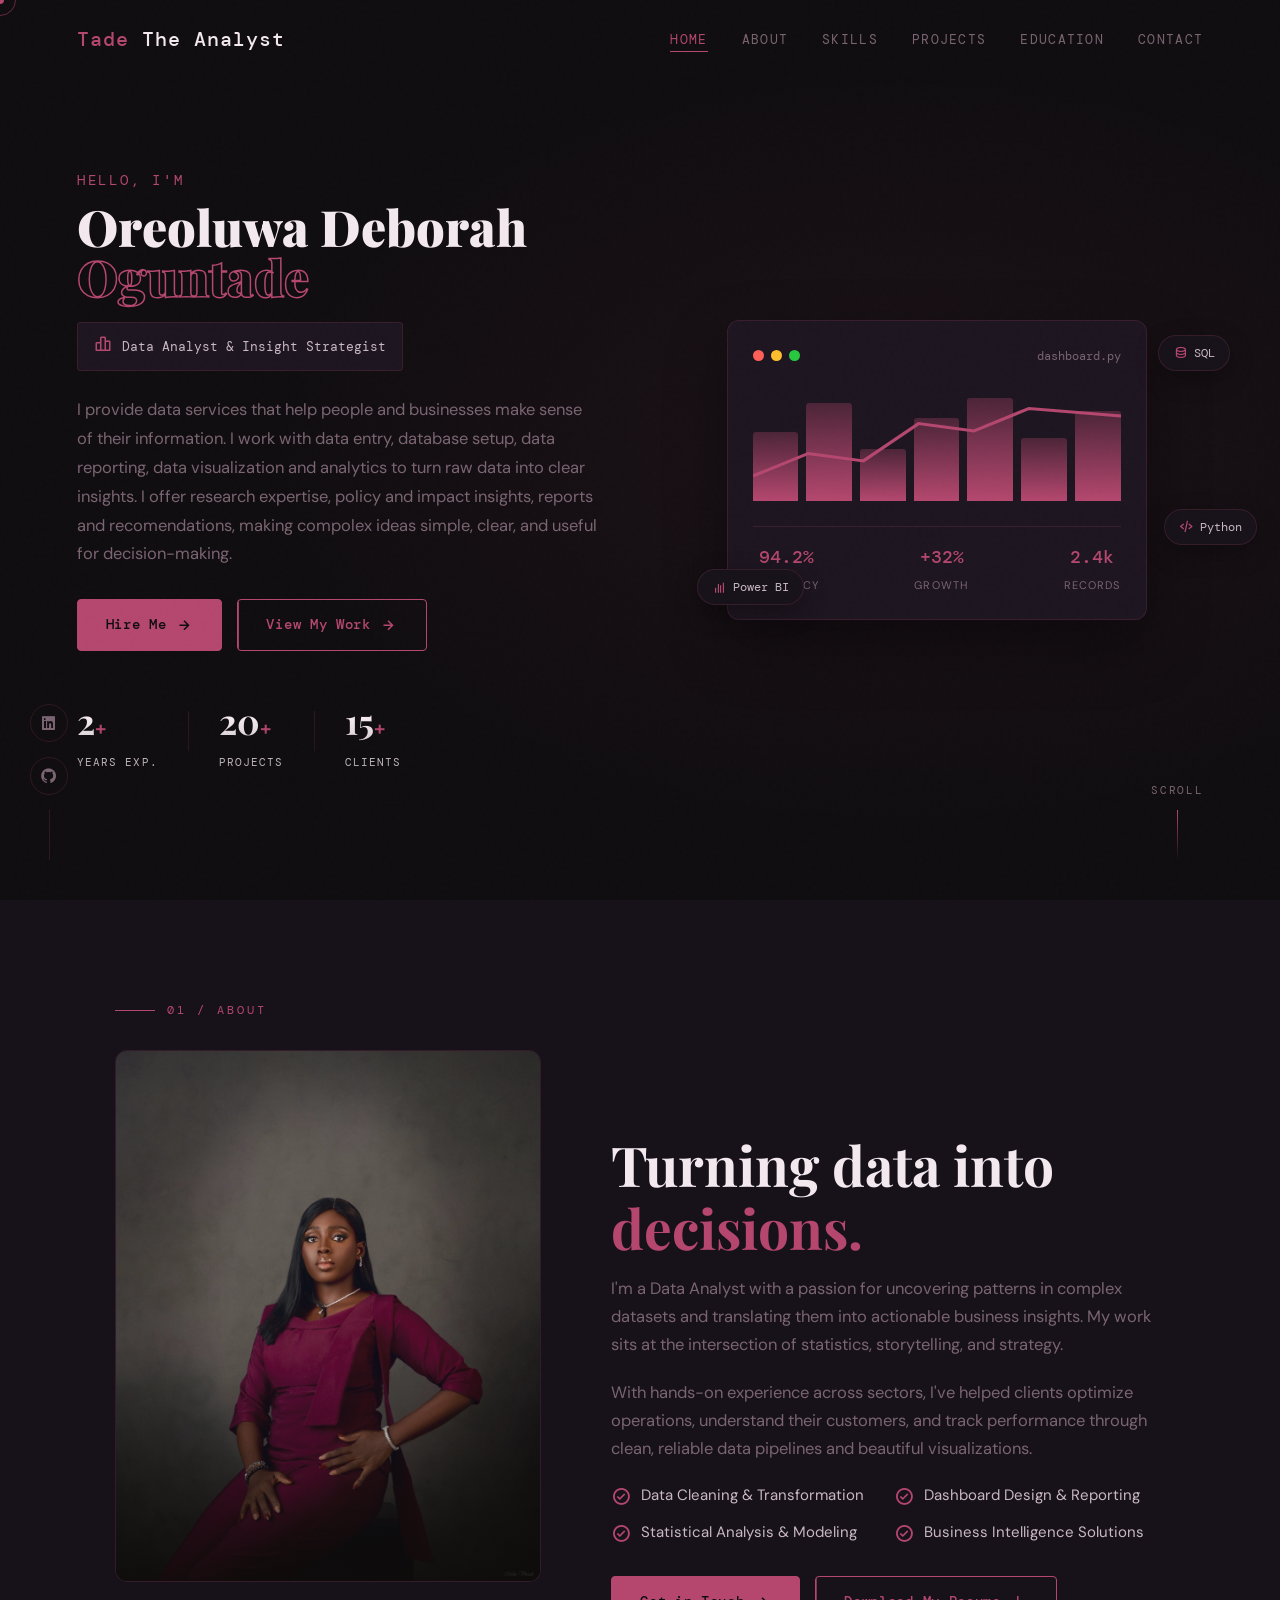
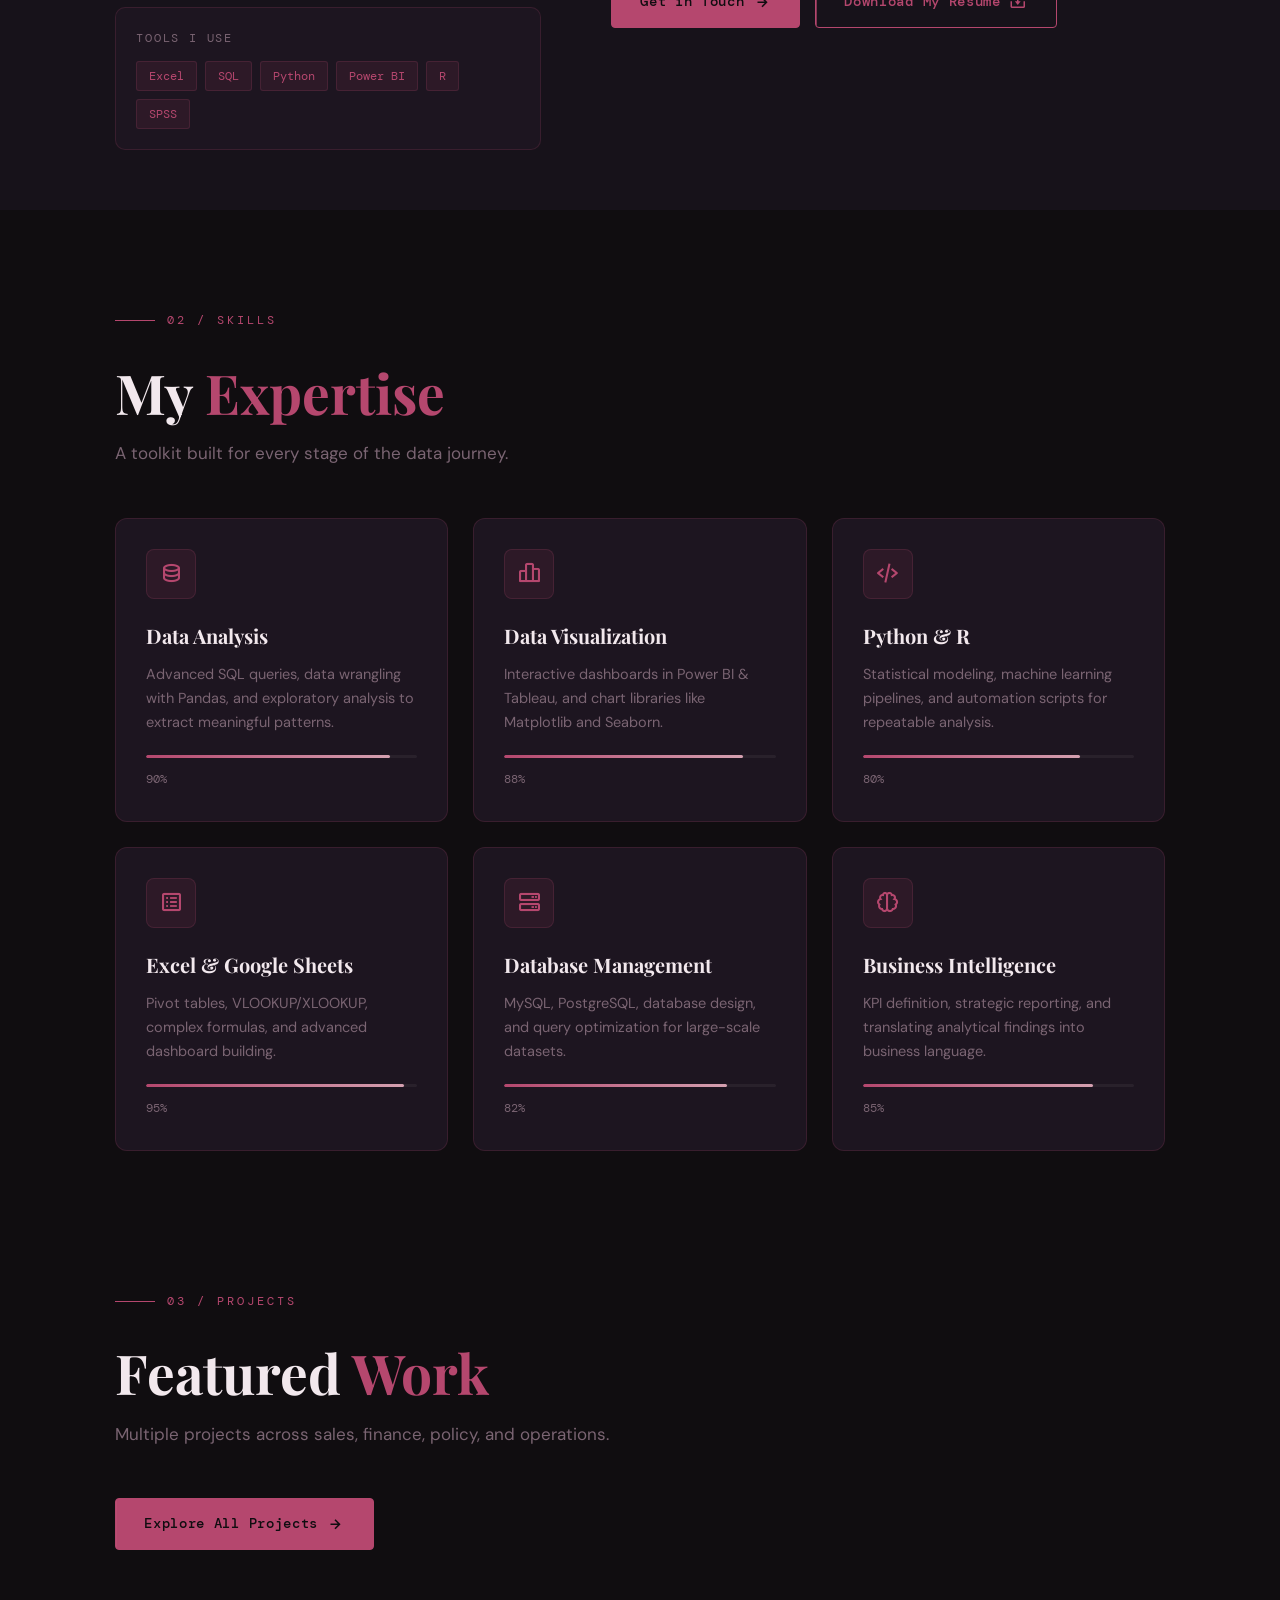
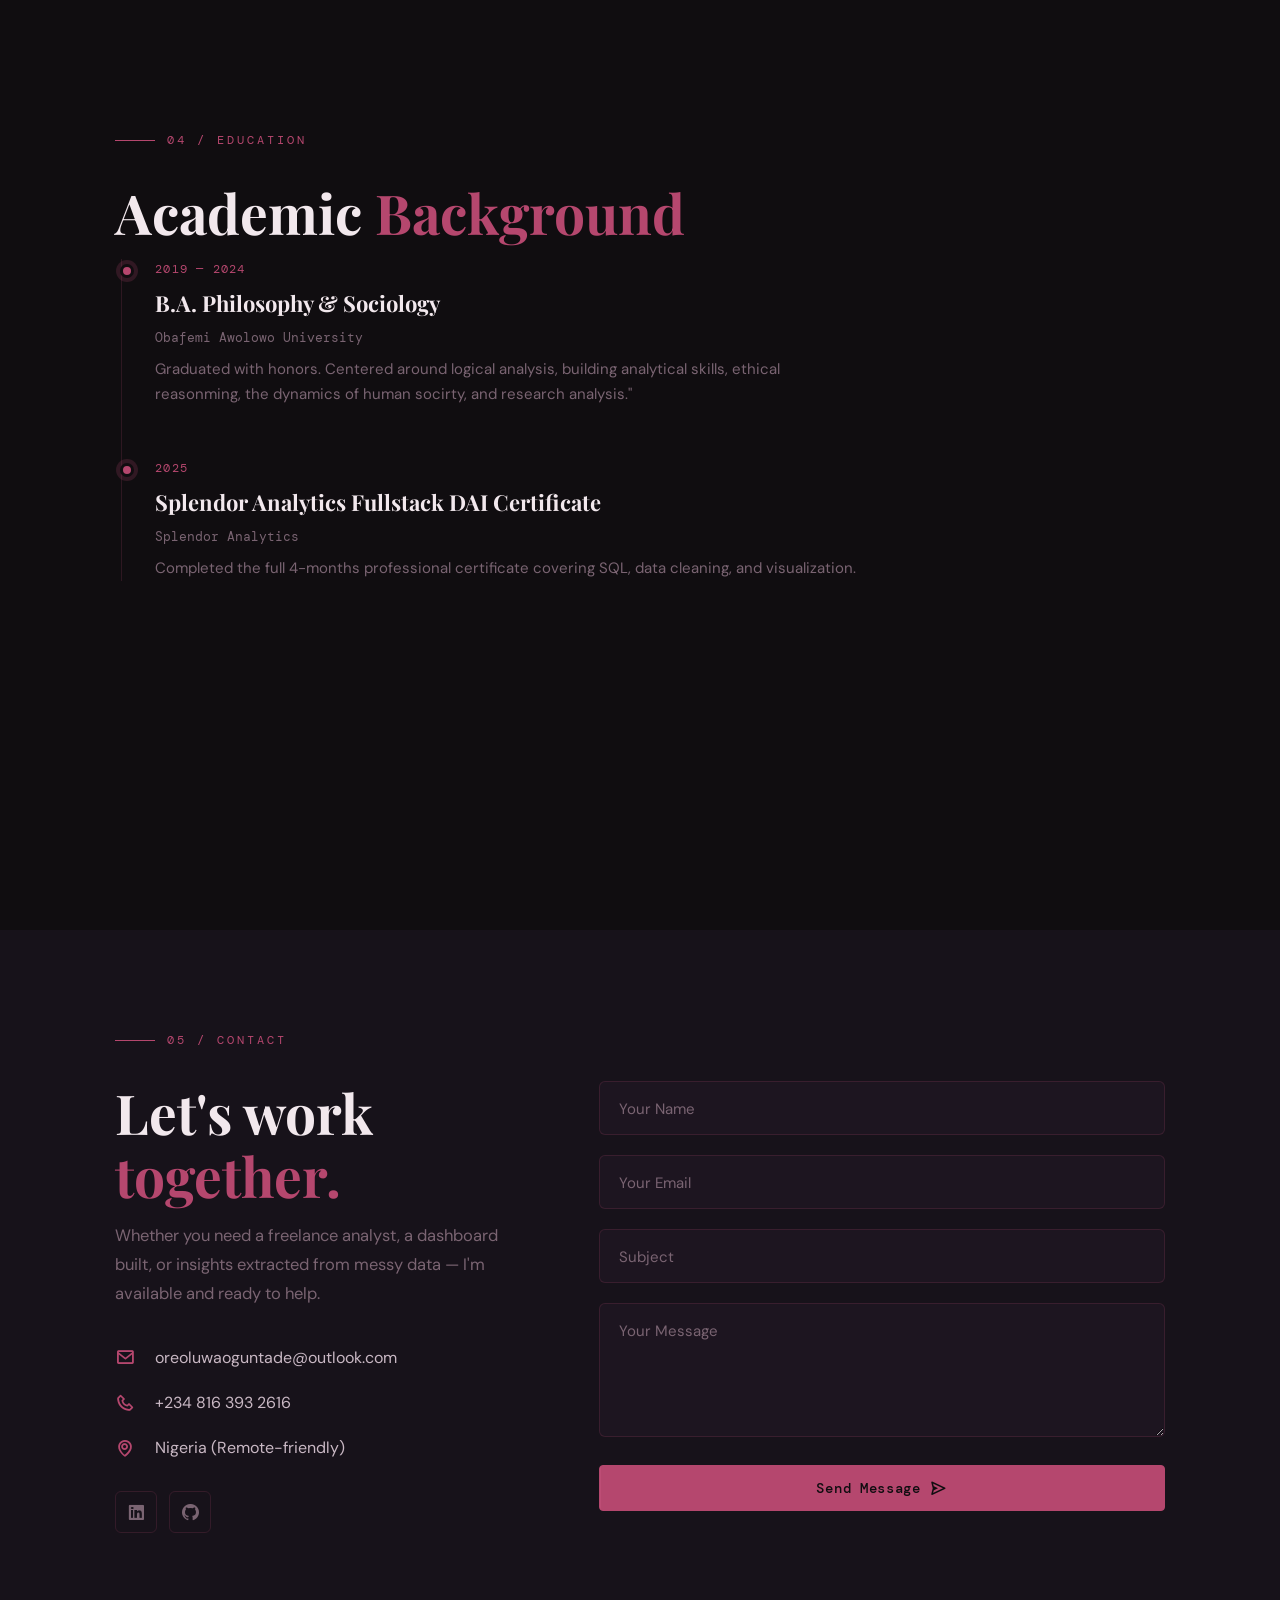
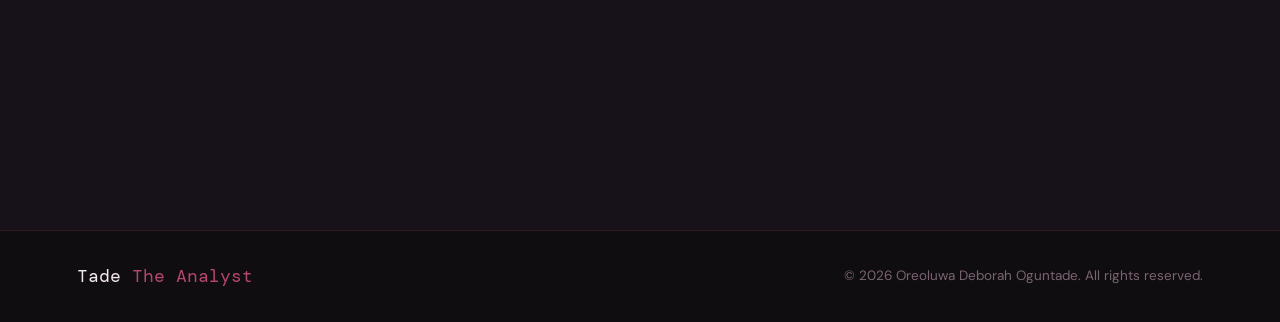
==== index.html @ 29ecc0cd "name changes" ====
<!DOCTYPE html>
<html lang="en">
<head>
    <meta charset="UTF-8">
    <meta name="viewport" content="width=device-width, initial-scale=1.0">
    <title>Oreoluwa Deborah Oguntade — Data Analyst</title>
    <link rel="stylesheet" href="style.css">
    <link href='https://unpkg.com/boxicons@2.1.4/css/boxicons.min.css' rel='stylesheet'>
    <link href="https://fonts.googleapis.com/css2?family=Playfair+Display:wght@400;700;900&family=DM+Mono:wght@300;400;500&family=DM+Sans:wght@300;400;500;600&display=swap" rel="stylesheet">
</head>
<body>

    <!-- Cursor -->
    <div class="cursor"></div>
    <div class="cursor-follower"></div>

    <!-- Noise overlay -->
    <div class="noise"></div>

    <!-- Header -->
    <header class="header" id="header">
        <a href="#home" class="logo"><span>Tade </span>The Analyst</a>
        <div class="bx bx-menu" id="menu-icon"></div>
        <nav class="navbar" id="navbar">
            <a href="#home" class="active">Home</a>
            <a href="#about">About</a>
            <a href="#skills">Skills</a>
            <a href="projects.html">Projects</a>
            <a href="#education">Education</a>
            <a href="#contact">Contact</a>
        </nav>
    </header>

    <!-- HOME -->
    <section class="home" id="home">
        <div class="home-grid">
            <div class="home-label">
               <!-- <span class="label-line"></span> -->
               <!-- <span>Available for hire</span> -->
            </div>
            <div class="home_content">
                <p class="greeting">Hello, I'm</p>
                <h1>Oreoluwa Deborah<br><span>Oguntade</span></h1>
                <div class="role-tag">
                    <span class="tag-icon"><i class='bx bx-bar-chart-alt-2'></i></span>
                    Data Analyst & Insight Strategist
                </div>
                <p class="home-desc">I provide data services that help people and businesses make sense of their information. I work with data entry, database setup, data reporting, data visualization and analytics to turn raw data into clear insights. I offer research expertise, policy and impact insights, reports and recomendations, making compolex ideas simple, clear, and useful for decision-making.</p>
                <div class="btn-box">
                    <a href="#contact" class="btn btn-primary">
                        <span>Hire Me</span>
                        <i class='bx bx-right-arrow-alt'></i>
                    </a>
                    <a href="projects.html" class="btn btn-outline">
                        <span> View My Work</span>
                        <i class='bx bx-right-arrow-alt'></i>
                     </a>
                </div>
                <div class="stats-row">
                    <div class="stat">
                        <span class="stat-num" data-target="2">0</span><span>+</span>
                        <p>Years Exp.</p>
                    </div>
                    <div class="stat-divider"></div>
                    <div class="stat">
                        <span class="stat-num" data-target="20">0</span><span>+</span>
                        <p>Projects</p>
                    </div>
                    <div class="stat-divider"></div>
                    <div class="stat">
                        <span class="stat-num" data-target="15">0</span><span>+</span>
                        <p>Clients</p>
                    </div>
                </div>
            </div>
            <div class="home-visual">
                <div class="visual-card">
                    <div class="vc-header">
                        <span class="vc-dot red"></span>
                        <span class="vc-dot yellow"></span>
                        <span class="vc-dot green"></span>
                        <span class="vc-title">dashboard.py</span>
                    </div>
                    <div class="vc-chart">
                        <div class="bar-group">
                            <div class="bar" style="--h:60%;--delay:0.1s"></div>
                            <div class="bar" style="--h:85%;--delay:0.2s"></div>
                            <div class="bar" style="--h:45%;--delay:0.3s"></div>
                            <div class="bar" style="--h:72%;--delay:0.4s"></div>
                            <div class="bar" style="--h:90%;--delay:0.5s"></div>
                            <div class="bar" style="--h:55%;--delay:0.6s"></div>
                            <div class="bar" style="--h:78%;--delay:0.7s"></div>
                        </div>
                        <div class="chart-line">
                            <svg viewBox="0 0 200 80" preserveAspectRatio="none">
                                <polyline points="0,60 30,45 60,50 90,25 120,30 150,15 200,20" fill="none" stroke="var(--main-color)" stroke-width="2" stroke-dasharray="400" stroke-dashoffset="400" class="line-anim"/>
                                <polyline points="0,60 30,45 60,50 90,25 120,30 150,15 200,20" fill="none" stroke="var(--main-color)" stroke-width="0" opacity="0.15"/>
                            </svg>
                        </div>
                    </div>
                    <div class="vc-stats">
                        <div class="vc-metric">
                            <span class="metric-val">94.2%</span>
                            <span class="metric-label">Accuracy</span>
                        </div>
                        <div class="vc-metric">
                            <span class="metric-val">+32%</span>
                            <span class="metric-label">Growth</span>
                        </div>
                        <div class="vc-metric">
                            <span class="metric-val">2.4k</span>
                            <span class="metric-label">Records</span>
                        </div>
                    </div>
                </div>
                <div class="floating-badge badge-sql">
                    <i class='bx bx-data'></i> SQL
                </div>
                <div class="floating-badge badge-py">
                    <i class='bx bx-code-alt'></i> Python
                </div>
                <div class="floating-badge badge-bi">
                    <i class='bx bx-bar-chart'></i> Power BI
                </div>
            </div>
        </div>
        <div class="socials">
            <a href="www.linkedin.com/tadederhbi" aria-label="LinkedIn"><i class='bx bxl-linkedin-square'></i></a>
            <a href="www.github.com/tadederhbi" aria-label="GitHub"><i class='bx bxl-github'></i></a>
        </div>
        <div class="scroll-indicator">
            <span>Scroll</span>
            <div class="scroll-line"></div>
        </div>
    </section>

    <!-- ABOUT -->
    <section class="about" id="about">
        <div class="section-label">
            <span class="label-line"></span>
            <span>01 / About</span>
        </div>
        <div class="about-grid">
            <div class="about-img-wrap">
                <div class="img-frame">
                    <img src="outlook.jpg" alt="Oreoluwa Deborah" onerror="this.src='https://via.placeholder.com/400x500/7a1f3d/b5476e?text=OD'">
                    <div class="img-backdrop"></div>
                </div>
                <div class="about-tools">
                    <span>Tools I Use</span>
                    <div class="tool-tags">
                        <span>Excel</span><span>SQL</span><span>Python</span>
                        <span>Power BI</span><span>R</span><span>SPSS</span>
                    </div>
                </div>
            </div>
            <div class="about-content">
                <h2 class="section-heading">Turning data into <span>decisions.</span></h2>
                <p>I'm a Data Analyst with a passion for uncovering patterns in complex datasets and translating them into actionable business insights. My work sits at the intersection of statistics, storytelling, and strategy.</p>
                <p>With hands-on experience across sectors, I've helped clients optimize operations, understand their customers, and track performance through clean, reliable data pipelines and beautiful visualizations.</p>
                <div class="about-highlights">
                    <div class="highlight">
                        <i class='bx bx-check-circle'></i>
                        <span>Data Cleaning & Transformation</span>
                    </div>
                    <div class="highlight">
                        <i class='bx bx-check-circle'></i>
                        <span>Dashboard Design & Reporting</span>
                    </div>
                    <div class="highlight">
                        <i class='bx bx-check-circle'></i>
                        <span>Statistical Analysis & Modeling</span>
                    </div>
                    <div class="highlight">
                        <i class='bx bx-check-circle'></i>
                        <span>Business Intelligence Solutions</span>
                    </div>
                </div>
                <div class="btn-box">
                    <a href="#contact" class="btn btn-primary"><span>Get in Touch</span> <i class='bx bx-right-arrow-alt'></i></a>
                    <a href="Oreoluwa Deborah Oguntade Resume.pdf" download class="btn btn-outline"><span>Download My Resume</span> <i class='bx bx-download'></i></a>
                </div>            </div>
        </div>
    </section>

    <!-- SKILLS -->
    <section class="skills" id="skills">
        <div class="section-label">
            <span class="label-line"></span>
            <span>02 / Skills</span>
        </div>
        <h2 class="section-heading">My <span>Expertise</span></h2>
        <p class="section-sub">A toolkit built for every stage of the data journey.</p>
        <div class="skills-grid">
            <div class="skill-card" data-delay="0">
                <div class="skill-icon"><i class='bx bx-data'></i></div>
                <h4>Data Analysis</h4>
                <p>Advanced SQL queries, data wrangling with Pandas, and exploratory analysis to extract meaningful patterns.</p>
                <div class="skill-bar"><div class="skill-fill" data-width="90"></div></div>
                <span class="skill-pct">90%</span>
            </div>
            <div class="skill-card" data-delay="1">
                <div class="skill-icon"><i class='bx bx-bar-chart-alt-2'></i></div>
                <h4>Data Visualization</h4>
                <p>Interactive dashboards in Power BI & Tableau, and chart libraries like Matplotlib and Seaborn.</p>
                <div class="skill-bar"><div class="skill-fill" data-width="88"></div></div>
                <span class="skill-pct">88%</span>
            </div>
            <div class="skill-card" data-delay="2">
                <div class="skill-icon"><i class='bx bx-code-alt'></i></div>
                <h4>Python & R</h4>
                <p>Statistical modeling, machine learning pipelines, and automation scripts for repeatable analysis.</p>
                <div class="skill-bar"><div class="skill-fill" data-width="80"></div></div>
                <span class="skill-pct">80%</span>
            </div>
            <div class="skill-card" data-delay="3">
                <div class="skill-icon"><i class='bx bx-spreadsheet'></i></div>
                <h4>Excel & Google Sheets</h4>
                <p>Pivot tables, VLOOKUP/XLOOKUP, complex formulas, and advanced dashboard building.</p>
                <div class="skill-bar"><div class="skill-fill" data-width="95"></div></div>
                <span class="skill-pct">95%</span>
            </div>
            <div class="skill-card" data-delay="4">
                <div class="skill-icon"><i class='bx bx-server'></i></div>
                <h4>Database Management</h4>
                <p>MySQL, PostgreSQL, database design, and query optimization for large-scale datasets.</p>
                <div class="skill-bar"><div class="skill-fill" data-width="82"></div></div>
                <span class="skill-pct">82%</span>
            </div>
            <div class="skill-card" data-delay="5">
                <div class="skill-icon"><i class='bx bx-brain'></i></div>
                <h4>Business Intelligence</h4>
                <p>KPI definition, strategic reporting, and translating analytical findings into business language.</p>
                <div class="skill-bar"><div class="skill-fill" data-width="85"></div></div>
                <span class="skill-pct">85%</span>
            </div>
        </div>
    </section>

    <!-- PROJECTS -->
   <!-- <section class="projects" id="projects">
        <div class="section-label">
            <span class="label-line"></span>
            <span>03 / Projects</span>
        </div>
        <h2 class="section-heading">Featured <span>Work</span></h2>
        <p class="section-sub">Real-world projects. Real-world impact.</p>
        <div class="projects-grid">
            <div class="project-card featured">
                <div class="project-header">
                    <span class="proj-tag">Business Intelligence</span>
                    <div class="proj-links">
                        <a href="#" aria-label="GitHub"><i class='bx bxl-github'></i></a>
                        <a href="#" aria-label="Live"><i class='bx bx-link-external'></i></a>
                    </div>
                </div>
                <h3>Sales Performance Dashboard</h3>
                <p>End-to-end Power BI dashboard tracking $2M+ in monthly revenue across 5 product lines. Reduced reporting time by 60%.</p>
                <div class="proj-tech">
                    <span>Power BI</span><span>SQL</span><span>Excel</span>
                </div>
            </div>
            <div class="project-card">
                <div class="project-header">
                    <span class="proj-tag">Predictive Analytics</span>
                    <div class="proj-links">
                        <a href="#" aria-label="GitHub"><i class='bx bxl-github'></i></a>
                        <a href="#" aria-label="Live"><i class='bx bx-link-external'></i></a>
                    </div>
                </div>
                <h3>Customer Churn Analysis</h3>
                <p>Built a logistic regression model predicting customer churn with 87% accuracy, enabling proactive retention strategies.</p>
                <div class="proj-tech">
                    <span>Python</span><span>Scikit-learn</span><span>Pandas</span>
                </div>
            </div>
            <div class="project-card">
                <div class="project-header">
                    <span class="proj-tag">Data Visualization</span>
                    <div class="proj-links">
                        <a href="#" aria-label="GitHub"><i class='bx bxl-github'></i></a>
                        <a href="#" aria-label="Live"><i class='bx bx-link-external'></i></a>
                    </div>
                </div>
                <h3>E-commerce Analytics Suite</h3>
                <p>Interactive Tableau dashboards tracking user behavior, funnel conversion, and product performance for an online retailer.</p>
                <div class="proj-tech">
                    <span>Tableau</span><span>SQL</span><span>Python</span>
                </div>
            </div>
            <div class="project-card">
                <div class="project-header">
                    <span class="proj-tag">ETL & Automation</span>
                    <div class="proj-links">
                        <a href="#" aria-label="GitHub"><i class='bx bxl-github'></i></a>
                        <a href="#" aria-label="Live"><i class='bx bx-link-external'></i></a>
                    </div>
                </div>
                <h3>Automated Financial Reports</h3>
                <p>Python-powered ETL pipeline automating monthly financial reporting for a mid-size firm, saving 20 hrs/month.</p>
                <div class="proj-tech">
                    <span>Python</span><span>Excel</span><span>PostgreSQL</span>
                </div>
            </div>
        </div>
    </section> -->
    <section class="projects-teaser" id="projects">
    <div class="section-label">
        <span class="label-line"></span>
        <span>03 / Projects</span>
    </div>
    <h2 class="section-heading">Featured <span>Work</span></h2>
    <p class="section-sub">Multiple projects across sales, finance, policy, and operations.</p>
    <a href="projects.html" class="btn btn-primary">
        <span>Explore All Projects</span>
        <i class='bx bx-right-arrow-alt'></i>
    </a>
    </section>

    <!-- EDUCATION -->
    <section class="education" id="education">
        <div class="section-label">
            <span class="label-line"></span>
            <span>04 / Education</span>
        </div>
        <h2 class="section-heading">Academic <span>Background</span></h2>
        <div class="timeline">
            <div class="timeline-item">
                <div class="tl-dot"></div>
                <div class="tl-content">
                    <span class="tl-date">2019 — 2024</span>
                    <h4>B.A. Philosophy & Sociology</h4>
                    <p class="tl-school">Obafemi Awolowo University</p>
                    <p>Graduated with honors. Centered around logical analysis, building analytical skills, ethical reasonming, the dynamics of human socirty, and research analysis."</p>
                </div>
            </div>
            <div class="timeline-item">
                <div class="tl-dot"></div>
                <div class="tl-content">
                    <span class="tl-date">2025</span>
                    <h4>Splendor Analytics Fullstack DAI Certificate</h4>
                    <p class="tl-school">Splendor Analytics </p>
                    <p>Completed the full 4-months professional certificate covering SQL, data cleaning, and visualization.</p>
                </div>
           </div>
          <!--   <div class="timeline-item">
                <div class="tl-dot"></div>
                <div class="tl-content">
                    <span class="tl-date">2022</span>
                    <h4>Microsoft Power BI Data Analyst</h4>
                    <p class="tl-school">Microsoft Certification (PL-300)</p>
                    <p>Certified in data modeling, DAX, and creating enterprise-level BI solutions with Power BI.</p>
                </div>
            </div>  -->
        </div>
    </section>

    <!-- CONTACT -->
    <section class="contact" id="contact">
        <div class="section-label">
            <span class="label-line"></span>
            <span>05 / Contact</span>
        </div>
        <div class="contact-grid">
            <div class="contact-info">
                <h2 class="section-heading">Let's work<br><span>together.</span></h2>
                <p>Whether you need a freelance analyst, a dashboard built, or insights extracted from messy data — I'm available and ready to help.</p>
                <div class="contact-details">
                    <a href="mailto:oreoluwa@email.com" class="contact-link">
                        <i class='bx bx-envelope'></i>
                        <span>oreoluwaoguntade@outlook.com</span>
                    </a>
                    <a href="tel:+2340000000000" class="contact-link">
                        <i class='bx bx-phone'></i>
                        <span>+234 816 393 2616</span>
                    </a>
                    <div class="contact-link">
                        <i class='bx bx-map'></i>
                        <span>Nigeria (Remote-friendly)</span>
                    </div>
                </div>
                <div class="socials-contact">
                    <a href="www.linkedin.com/in/tadederhbi" aria-label="LinkedIn"><i class='bx bxl-linkedin-square'></i></a>
                    <a href="www.github.com/tadederhbi" aria-label="GitHub"><i class='bx bxl-github'></i></a>
                </div>
            </div>
            <form class="contact-form" id="contactForm">
                <div class="form-group">
                    <input type="text" name="name"id="name" placeholder="Your Name" required>
                    <label for="name">Your Name</label>
                </div>
                <div class="form-group">
                    <input type="email" name="email" id="email" placeholder="Your Email" required>
                    <label for="email">Your Email</label>
                </div>
                <div class="form-group">
                    <input type="text" name="subject" id="subject" placeholder="Subject" required>
                    <label for="subject">Subject</label>
                </div>
                <div class="form-group">
                    <textarea name="message" id="message" rows="5" placeholder="Your message..." required></textarea>
                    <label for="message">Your Message</label>
                </div>
                <button type="submit" class="btn btn-primary full-width">
                    <span>Send Message</span>
                    <i class='bx bx-send'></i>
                </button>
                <input type="text" name="_gotcha" style="display:none" tabindex="-1" autocomplete="off">
                <div class="form-success" id="formSuccess">
                    <i class='bx bx-check-circle'></i> Message sent! I'll get back to you soon.
                </div>
            </form>
        </div>
    </section>

    <!-- FOOTER -->
    <footer class="footer">
        <div class="footer-inner">
            <span class="footer-logo">Tade <span>The Analyst</span></span>
            <p>© 2026 Oreoluwa Deborah Oguntade. All rights reserved.</p>
        </div>
    </footer>

    <script src="smart.js"></script>
</body>
</html>
---- style.css ----
@import url('https://fonts.googleapis.com/css2?family=Playfair+Display:wght@400;700;900&family=DM+Mono:wght@300;400;500&family=DM+Sans:wght@300;400;500;600&display=swap');

/* ===================== RESET & ROOT ===================== */
*, *::before, *::after {
    margin: 0;
    padding: 0;
    box-sizing: border-box;
    border: none;
    scroll-behavior: smooth;
    text-decoration: none;
    outline: none;
}

:root {
    --bg-color: #100d10;
    --bg-2: #17121a;
    --bg-card: #1d1520;
    --text-color: #c9b8c4;
    --text-muted: #7a6472;
    --main-color: #b5476e;
    --main-light: #cc5a80;
    --accent: #d4a0b0;
    --white: #f2e8ed;
    --border: rgba(181, 71, 110, 0.18);
    --border-hover: rgba(181, 71, 110, 0.45);
    --ff-display: 'Playfair Display', serif;
    --ff-mono: 'DM Mono', monospace;
    --ff-body: 'DM Sans', sans-serif;
    --transition: 0.35s cubic-bezier(0.4, 0, 0.2, 1);
}

html {
    font-size: 62.5%;
    overflow-x: hidden;
    scroll-behavior: smooth;
}

body {
    background: var(--bg-color);
    color: var(--text-color);
    font-family: var(--ff-body);
    font-size: 1.6rem;
    line-height: 1.7;
    overflow-x: hidden;
    cursor: none;
}

/* ===================== NOISE OVERLAY ===================== */
.noise {
    position: fixed;
    inset: 0;
    background-image: url("data:image/svg+xml,%3Csvg viewBox='0 0 256 256' xmlns='http://www.w3.org/2000/svg'%3E%3Cfilter id='noise'%3E%3CfeTurbulence type='fractalNoise' baseFrequency='0.9' numOctaves='4' stitchTiles='stitch'/%3E%3C/filter%3E%3Crect width='100%25' height='100%25' filter='url(%23noise)' opacity='0.04'/%3E%3C/svg%3E");
    pointer-events: none;
    z-index: 9999;
    opacity: 0.4;
}

/* ===================== CURSOR ===================== */
.cursor, .cursor-follower {
    position: fixed;
    border-radius: 50%;
    pointer-events: none;
    z-index: 10000;
    transition: opacity 0.3s;
}
.cursor {
    width: 8px;
    height: 8px;
    background: var(--main-color);
    transform: translate(-50%, -50%);
    transition: transform 0.1s;
}
.cursor-follower {
    width: 32px;
    height: 32px;
    border: 1.5px solid rgba(181, 71, 110, 0.5);
    transform: translate(-50%, -50%);
    transition: transform 0.15s ease, width 0.3s, height 0.3s, border-color 0.3s;
}
body:has(a:hover) .cursor-follower,
body:has(button:hover) .cursor-follower {
    width: 50px;
    height: 50px;
    border-color: var(--main-color);
}

/* ===================== SCROLLBAR ===================== */
::-webkit-scrollbar { width: 4px; }
::-webkit-scrollbar-track { background: var(--bg-color); }
::-webkit-scrollbar-thumb { background: var(--main-color); border-radius: 2px; }

/* ===================== SECTION BASE ===================== */
section {
    min-height: 100vh;
    padding: 10rem 9% 6rem;
    position: relative;
}

.section-label {
    display: flex;
    align-items: center;
    gap: 1.2rem;
    font-family: var(--ff-mono);
    font-size: 1.2rem;
    color: var(--main-color);
    text-transform: uppercase;
    letter-spacing: 0.25em;
    margin-bottom: 3rem;
}

.label-line {
    display: inline-block;
    width: 4rem;
    height: 1px;
    background: var(--main-color);
}

.section-heading {
    font-family: var(--ff-display);
    font-size: clamp(3.5rem, 5vw, 5.5rem);
    font-weight: 700;
    color: var(--white);
    line-height: 1.15;
    margin-bottom: 1.5rem;
}
.section-heading span { color: var(--main-color); }

.section-sub {
    font-size: 1.7rem;
    color: var(--text-muted);
    margin-bottom: 5rem;
    max-width: 50rem;
}

/* ===================== HEADER ===================== */
.header {
    position: fixed;
    top: 0;
    left: 0;
    width: 100%;
    display: flex;
    padding: 2.2rem 6%;
    background: transparent;
    justify-content: space-between;
    align-items: center;
    z-index: 1000;
    transition: background var(--transition), box-shadow var(--transition);
}
.header.scrolled {
    background: rgba(15, 12, 10, 0.92);
    backdrop-filter: blur(12px);
    -webkit-backdrop-filter: blur(12px);
    box-shadow: 0 1px 0 var(--border);
}
.logo {
    font-family: var(--ff-mono);
    font-size: 2rem;
    color: var(--white);
    font-weight: 500;
    letter-spacing: 0.05em;
}
.logo span { color: var(--main-color); }
.navbar a {
    font-family: var(--ff-mono);
    font-size: 1.3rem;
    color: var(--text-muted);
    margin-left: 3rem;
    text-transform: uppercase;
    letter-spacing: 0.1em;
    transition: color var(--transition);
    position: relative;
}
.navbar a::after {
    content: '';
    position: absolute;
    bottom: -4px;
    left: 0;
    width: 0;
    height: 1px;
    background: var(--main-color);
    transition: width var(--transition);
}
.navbar a:hover, .navbar a.active {
    color: var(--main-color);
}
.navbar a:hover::after, .navbar a.active::after { width: 100%; }

#menu-icon {
    font-size: 3rem;
    color: var(--text-color);
    cursor: pointer;
    display: none;
}

/* ===================== BUTTONS ===================== */
.btn {
    display: inline-flex;
    align-items: center;
    gap: 0.8rem;
    padding: 1.3rem 2.8rem;
    border-radius: 0.4rem;
    font-family: var(--ff-mono);
    font-size: 1.4rem;
    font-weight: 500;
    letter-spacing: 0.05em;
    cursor: pointer;
    transition: all var(--transition);
    position: relative;
    overflow: hidden;
    z-index: 1;
}
.btn span, .btn i {
    position: relative;
    z-index: 2;
    pointer-events: none;
}
.btn::before {
    content: '';
    position: absolute;
    inset: 0;
    transform: translateX(-100%);
    transition: transform var(--transition);
    z-index: 0;
}
.btn:hover::before { transform: translateX(0); }
.btn i { font-size: 1.8rem; transition: transform var(--transition); }
.btn:hover i { transform: translateX(4px); }

.btn-primary {
    background: var(--main-color);
    color: var(--bg-color);
    border: 1.5px solid var(--main-color);
}
.btn-primary::before { background: var(--main-light); }
.btn-primary:hover { color: var(--bg-color); }

.btn-outline {
    background: transparent;
    color: var(--main-color);
    border: 1.5px solid var(--main-color);
}
.btn-outline::before { background: var(--main-color); }
.btn-outline:hover { color: var(--bg-color); }
.full-width { width: 100%; justify-content: center; }

/* ===================== HOME ===================== */
.home {
    min-height: 100vh;
    padding: 0 6%;
    display: flex;
    align-items: center;
    position: relative;
    background: radial-gradient(ellipse 70% 60% at 70% 50%, rgba(181, 71, 110, 0.07) 0%, transparent 70%);
}
.home::before {
    content: '';
    position: absolute;
    top: 0; left: 0;
    width: 100%; height: 100%;
    background: linear-gradient(180deg, transparent 80%, var(--bg-color) 100%);
    pointer-events: none;
}
.home-grid {
    display: grid;
    grid-template-columns: 1fr 1fr;
    align-items: center;
    gap: 6rem;
    width: 100%;
    padding-top: 8rem;
    padding-bottom: 4rem;
}
.home-label {
    position: absolute;
    top: 12rem;
    left: 6%;
    display: flex;
    align-items: center;
    gap: 1rem;
    font-family: var(--ff-mono);
    font-size: 1.2rem;
    color: var(--accent);
    text-transform: uppercase;
    letter-spacing: 0.2em;
}
.home-label .label-line { background: var(--accent); }

.greeting {
    font-family: var(--ff-mono);
    font-size: 1.4rem;
    color: var(--main-color);
    letter-spacing: 0.2em;
    text-transform: uppercase;
    margin-bottom: 1rem;
}

.home_content h1 {
    font-family: var(--ff-display);
    font-size: clamp(3rem, 5vw, 5rem);
    font-weight: 900;
    color: var(--white);
    line-height: 1.0;
    margin-bottom: 2rem;
}
.home_content h1 span {
    color: transparent;
    -webkit-text-stroke: 1.5px var(--main-color);
}

.role-tag {
    display: inline-flex;
    align-items: center;
    gap: 1rem;
    background: var(--bg-card);
    border: 1px solid var(--border);
    padding: 0.8rem 1.6rem;
    border-radius: 0.4rem;
    font-family: var(--ff-mono);
    font-size: 1.3rem;
    color: var(--text-color);
    margin-bottom: 2.5rem;
}
.tag-icon { color: var(--main-color); font-size: 1.8rem; }

.home-desc {
    font-size: 1.65rem;
    color: var(--text-muted);
    max-width: 52rem;
    margin-bottom: 3rem;
    line-height: 1.75;
}

.btn-box {
    display: flex;
    gap: 1.5rem;
    flex-wrap: wrap;
    margin-bottom: 4rem;
}

.stats-row {
    display: flex;
    align-items: center;
    gap: 3rem;
}
.stat-divider {
    width: 1px;
    height: 4rem;
    background: var(--border);
}
.stat span:first-child {
    font-family: var(--ff-display);
    font-size: 3.5rem;
    font-weight: 700;
    color: var(--white);
}
.stat > span:nth-child(2) {
    font-size: 2rem;
    color: var(--main-color);
    font-weight: 600;
}
.stat p {
    font-family: var(--ff-mono);
    font-size: 1.1rem;
    color: var(--white);
    text-transform: uppercase;
    letter-spacing: 0.1em;
    margin-top: 0.2rem;
}

/* Visual Card */
.home-visual {
    position: relative;
    display: flex;
    justify-content: center;
    align-items: center;
}
.visual-card {
    background: var(--bg-card);
    border: 1px solid var(--border);
    border-radius: 1.2rem;
    padding: 2.5rem;
    width: 100%;
    max-width: 42rem;
    box-shadow: 0 25px 60px rgba(0,0,0,0.4);
    animation: float 4s ease-in-out infinite;
}
@keyframes float {
    0%, 100% { transform: translateY(0); }
    50% { transform: translateY(-12px); }
}
.vc-header {
    display: flex;
    align-items: center;
    gap: 0.7rem;
    margin-bottom: 2rem;
}
.vc-dot {
    width: 1.1rem;
    height: 1.1rem;
    border-radius: 50%;
}
.vc-dot.red { background: #ff5f57; }
.vc-dot.yellow { background: #febc2e; }
.vc-dot.green { background: #28c840; }
.vc-title {
    font-family: var(--ff-mono);
    font-size: 1.2rem;
    color: var(--text-muted);
    margin-left: auto;
}

.vc-chart {
    height: 12rem;
    position: relative;
    margin-bottom: 2rem;
}
.bar-group {
    display: flex;
    align-items: flex-end;
    gap: 0.8rem;
    height: 100%;
    padding-bottom: 0.5rem;
}
.bar {
    flex: 1;
    background: linear-gradient(to top, var(--main-color), rgba(181,71,110,0.3));
    border-radius: 0.3rem 0.3rem 0 0;
    height: 0;
    animation: barRise 1s ease forwards;
    animation-delay: var(--delay);
}
@keyframes barRise {
    to { height: var(--h); }
}
.chart-line {
    position: absolute;
    inset: 0;
    pointer-events: none;
}
.chart-line svg { width: 100%; height: 100%; }
.line-anim {
    animation: drawLine 2s ease forwards 0.8s;
}
@keyframes drawLine {
    to { stroke-dashoffset: 0; }
}

.vc-stats {
    display: flex;
    justify-content: space-between;
    padding-top: 1.5rem;
    border-top: 1px solid var(--border);
}
.vc-metric {
    display: flex;
    flex-direction: column;
    align-items: center;
    gap: 0.3rem;
}
.metric-val {
    font-family: var(--ff-mono);
    font-size: 1.8rem;
    font-weight: 500;
    color: var(--main-color);
}
.metric-label {
    font-size: 1.1rem;
    color: var(--text-muted);
    text-transform: uppercase;
    letter-spacing: 0.1em;
}

/* Floating badges */
.floating-badge {
    position: absolute;
    display: flex;
    align-items: center;
    gap: 0.6rem;
    background: var(--bg-2);
    border: 1px solid var(--border);
    padding: 0.7rem 1.4rem;
    border-radius: 3rem;
    font-family: var(--ff-mono);
    font-size: 1.2rem;
    color: var(--text-color);
    white-space: nowrap;
    box-shadow: 0 8px 24px rgba(0,0,0,0.3);
    animation: floatBadge 3s ease-in-out infinite;
}
.floating-badge i { color: var(--main-color); font-size: 1.5rem; }
.badge-sql  { top: 5%; right: -5%; animation-delay: 0s; }
.badge-py   { bottom: 25%; right: -10%; animation-delay: 0.8s; }
.badge-bi   { bottom: 5%; left: 5%; animation-delay: 1.5s; }
@keyframes floatBadge {
    0%, 100% { transform: translateY(0); }
    50% { transform: translateY(-8px); }
}

/* Socials */
.socials {
    position: fixed;
    left: 3rem;
    bottom: 4rem;
    display: flex;
    flex-direction: column;
    gap: 1.5rem;
    z-index: 100;
}
.socials::after {
    content: '';
    display: block;
    width: 1px;
    height: 5rem;
    background: var(--border);
    margin: 0 auto;
}
.socials a {
    display: flex;
    justify-content: center;
    align-items: center;
    width: 3.8rem;
    height: 3.8rem;
    border: 1px solid var(--border);
    border-radius: 50%;
    font-size: 1.8rem;
    color: var(--text-muted);
    transition: all var(--transition);
}
.socials a:hover {
    color: var(--main-color);
    border-color: var(--main-color);
    transform: translateY(-3px);
}

/* Scroll indicator */
.scroll-indicator {
    position: absolute;
    bottom: 4rem;
    right: 6%;
    display: flex;
    flex-direction: column;
    align-items: center;
    gap: 1rem;
    font-family: var(--ff-mono);
    font-size: 1.1rem;
    color: var(--text-muted);
    text-transform: uppercase;
    letter-spacing: 0.15em;
}
.scroll-line {
    width: 1px;
    height: 5rem;
    background: linear-gradient(to bottom, var(--main-color), transparent);
    animation: scrollPulse 2s ease-in-out infinite;
}
@keyframes scrollPulse {
    0%, 100% { opacity: 1; transform: scaleY(1); transform-origin: top; }
    50% { opacity: 0.4; }
}

/* ===================== ABOUT ===================== */
.about {
    background: var(--bg-2);
}
.about-grid {
    display: grid;
    grid-template-columns: 1fr 1.3fr;
    gap: 7rem;
    align-items: center;
}
.about-img-wrap {
    display: flex;
    flex-direction: column;
    gap: 2.5rem;
}
.img-frame {
    position: relative;
    border-radius: 1.2rem;
    overflow: hidden;
    border: 1px solid var(--border);
}
.img-frame img {
    width: 100%;
    display: block;
    object-fit: cover;
    aspect-ratio: 4/5;
    filter: grayscale(20%);
    transition: filter var(--transition);
}
.img-frame:hover img { filter: grayscale(0%); }
.img-backdrop {
    position: absolute;
    bottom: 0; left: 0; right: 0;
    height: 40%;
    background: linear-gradient(to top, rgba(15,12,10,0.8), transparent);
}

.about-tools {
    background: var(--bg-card);
    border: 1px solid var(--border);
    border-radius: 1rem;
    padding: 2rem;
}
.about-tools > span {
    font-family: var(--ff-mono);
    font-size: 1.2rem;
    color: var(--text-muted);
    text-transform: uppercase;
    letter-spacing: 0.15em;
    display: block;
    margin-bottom: 1.2rem;
}
.tool-tags {
    display: flex;
    flex-wrap: wrap;
    gap: 0.8rem;
}
.tool-tags span {
    background: rgba(181,71,110,0.1);
    border: 1px solid var(--border);
    color: var(--main-color);
    padding: 0.4rem 1.2rem;
    border-radius: 0.3rem;
    font-family: var(--ff-mono);
    font-size: 1.2rem;
    transition: all var(--transition);
}
.tool-tags span:hover {
    background: var(--main-color);
    color: var(--bg-color);
}

.about-content p {
    color: var(--text-muted);
    margin-bottom: 2rem;
    font-size: 1.65rem;
}
.about-highlights {
    display: grid;
    grid-template-columns: 1fr 1fr;
    gap: 1.2rem;
    margin-bottom: 3rem;
}
.highlight {
    display: flex;
    align-items: center;
    gap: 1rem;
    font-size: 1.5rem;
    color: var(--text-color);
}
.highlight i {
    color: var(--main-color);
    font-size: 2rem;
    flex-shrink: 0;
}

/* ===================== SKILLS ===================== */
.skills {
    background: var(--bg-color);
}
.skills-grid {
    display: grid;
    grid-template-columns: repeat(3, 1fr);
    gap: 2.5rem;
}
.skill-card {
    background: var(--bg-card);
    border: 1px solid var(--border);
    border-radius: 1.2rem;
    padding: 3rem;
    position: relative;
    overflow: hidden;
    transition: all var(--transition);
    opacity: 0;
    transform: translateY(30px);
}
.skill-card.visible {
    opacity: 1;
    transform: translateY(0);
    transition: opacity 0.6s ease calc(var(--delay) * 0.15s), transform 0.6s ease calc(var(--delay) * 0.15s), border-color 0.35s, box-shadow 0.35s;
}
.skill-card::before {
    content: '';
    position: absolute;
    top: 0; left: 0;
    width: 3px; height: 100%;
    background: var(--main-color);
    transform: scaleY(0);
    transform-origin: bottom;
    transition: transform var(--transition);
}
.skill-card:hover {
    border-color: var(--border-hover);
    box-shadow: 0 15px 40px rgba(181,71,110,0.1);
}
.skill-card:hover::before { transform: scaleY(1); }

.skill-icon {
    width: 5rem;
    height: 5rem;
    background: rgba(181,71,110,0.1);
    border: 1px solid var(--border);
    border-radius: 0.8rem;
    display: flex;
    align-items: center;
    justify-content: center;
    font-size: 2.5rem;
    color: var(--main-color);
    margin-bottom: 2rem;
    transition: all var(--transition);
}
.skill-card:hover .skill-icon {
    background: var(--main-color);
    color: var(--bg-color);
}
.skill-card h4 {
    font-family: var(--ff-display);
    font-size: 2rem;
    color: var(--white);
    margin-bottom: 1rem;
}
.skill-card p {
    font-size: 1.45rem;
    color: var(--text-muted);
    line-height: 1.65;
    margin-bottom: 2rem;
}
.skill-bar {
    height: 3px;
    background: rgba(255,255,255,0.05);
    border-radius: 2px;
    overflow: hidden;
    margin-bottom: 0.6rem;
}
.skill-fill {
    height: 100%;
    background: linear-gradient(to right, var(--main-color), var(--accent));
    border-radius: 2px;
    width: 0;
    transition: width 1.2s cubic-bezier(0.4, 0, 0.2, 1);
}
.skill-pct {
    font-family: var(--ff-mono);
    font-size: 1.2rem;
    color: var(--text-muted);
}

/* ===================== PROJECTS ===================== */
.projects {
    background: var(--bg-2);
}
.projects-grid {
    display: grid;
    grid-template-columns: repeat(2, 1fr);
    gap: 2.5rem;
}
.project-card {
    background: var(--bg-card);
    border: 1px solid var(--border);
    border-radius: 1.2rem;
    padding: 3rem;
    transition: all var(--transition);
    position: relative;
    overflow: hidden;
}
.project-card::after {
    content: '';
    position: absolute;
    bottom: 0; left: 0;
    width: 100%; height: 2px;
    background: linear-gradient(to right, var(--main-color), var(--accent));
    transform: scaleX(0);
    transform-origin: left;
    transition: transform var(--transition);
}
.project-card:hover {
    border-color: var(--border-hover);
    box-shadow: 0 20px 50px rgba(0,0,0,0.3);
    transform: translateY(-5px);
}
.project-card:hover::after { transform: scaleX(1); }
.project-card.featured {
    grid-column: span 2;
    background: linear-gradient(135deg, var(--bg-card) 0%, rgba(181,71,110,0.05) 100%);
    border-color: rgba(181,71,110,0.3);
}

.project-header {
    display: flex;
    justify-content: space-between;
    align-items: center;
    margin-bottom: 1.5rem;
}
.proj-tag {
    font-family: var(--ff-mono);
    font-size: 1.1rem;
    color: var(--main-color);
    text-transform: uppercase;
    letter-spacing: 0.1em;
    background: rgba(181,71,110,0.1);
    padding: 0.3rem 0.9rem;
    border-radius: 0.3rem;
}
.proj-links {
    display: flex;
    gap: 1rem;
}
.proj-links a {
    font-size: 2rem;
    color: var(--text-muted);
    transition: color var(--transition);
}
.proj-links a:hover { color: var(--main-color); }

.project-card h3 {
    font-family: var(--ff-display);
    font-size: 2.2rem;
    color: var(--white);
    margin-bottom: 1rem;
}
.project-card p {
    font-size: 1.5rem;
    color: var(--text-muted);
    line-height: 1.7;
    margin-bottom: 2rem;
}
.proj-tech {
    display: flex;
    flex-wrap: wrap;
    gap: 0.8rem;
}
.proj-tech span {
    font-family: var(--ff-mono);
    font-size: 1.2rem;
    color: var(--text-muted);
    background: rgba(255,255,255,0.04);
    border: 1px solid var(--border);
    padding: 0.3rem 0.9rem;
    border-radius: 0.3rem;
}
.projects-teaser {
    min-height: auto;
    padding: 8rem 9%;
}

/* ===================== EDUCATION ===================== */
.education {
    background: var(--bg-color);
}
.timeline {
    position: relative;
    padding-left: 4rem;
    max-width: 75rem;
}
.timeline::before {
    content: '';
    position: absolute;
    left: 0.6rem;
    top: 0; bottom: 0;
    width: 1px;
    background: var(--border);
}
.timeline-item {
    position: relative;
    margin-bottom: 5rem;
}
.timeline-item:last-child { margin-bottom: 0; }
.tl-dot {
    position: absolute;
    left: -3.55rem;
    top: 0.5rem;
    width: 1.4rem;
    height: 1.4rem;
    background: var(--main-color);
    border-radius: 50%;
    border: 3px solid var(--bg-color);
    box-shadow: 0 0 0 4px rgba(181,71,110,0.2);
}
.tl-date {
    font-family: var(--ff-mono);
    font-size: 1.2rem;
    color: var(--main-color);
    text-transform: uppercase;
    letter-spacing: 0.1em;
    display: block;
    margin-bottom: 0.6rem;
}
.tl-content h4 {
    font-family: var(--ff-display);
    font-size: 2.2rem;
    color: var(--white);
    margin-bottom: 0.4rem;
}
.tl-school {
    font-family: var(--ff-mono);
    font-size: 1.3rem;
    color: var(--text-muted);
    margin-bottom: 0.8rem;
}
.tl-content p:last-child {
    font-size: 1.5rem;
    color: var(--text-muted);
    line-height: 1.7;
}

/* ===================== CONTACT ===================== */
.contact {
    background: var(--bg-2);
}
.contact-grid {
    display: grid;
    grid-template-columns: 1fr 1.4fr;
    gap: 8rem;
    align-items: start;
}
.contact-info p {
    font-size: 1.65rem;
    color: var(--text-muted);
    margin-bottom: 3.5rem;
    line-height: 1.75;
}
.contact-details {
    display: flex;
    flex-direction: column;
    gap: 1.8rem;
    margin-bottom: 3rem;
}
.contact-link {
    display: flex;
    align-items: center;
    gap: 1.5rem;
    font-size: 1.6rem;
    color: var(--text-color);
    transition: color var(--transition);
}
.contact-link:hover { color: var(--main-color); }
.contact-link i {
    font-size: 2rem;
    color: var(--main-color);
    width: 2.5rem;
}
.socials-contact {
    display: flex;
    gap: 1.2rem;
}
.socials-contact a {
    display: flex;
    justify-content: center;
    align-items: center;
    width: 4.2rem;
    height: 4.2rem;
    border: 1px solid var(--border);
    border-radius: 0.6rem;
    font-size: 2rem;
    color: var(--text-muted);
    transition: all var(--transition);
}
.socials-contact a:hover {
    color: var(--main-color);
    border-color: var(--main-color);
    background: rgba(181,71,110,0.08);
    transform: translateY(-3px);
}

/* Form */
.contact-form {
    display: flex;
    flex-direction: column;
    gap: 2rem;
}
.form-group {
    position: relative;
}
.form-group input,
.form-group textarea {
    width: 100%;
    padding: 1.6rem 2rem;
    background: var(--bg-card);
    border: 1px solid var(--border);
    border-radius: 0.6rem;
    color: var(--white);
    font-family: var(--ff-body);
    font-size: 1.5rem;
    resize: vertical;
    transition: border-color var(--transition);
    cursor: none;
}
.form-group input:focus,
.form-group textarea:focus {
    border-color: var(--main-color);
    background: rgba(181,71,110,0.04);
}
.form-group label {
    position: absolute;
    top: 1.6rem;
    left: 2rem;
    font-size: 1.5rem;
    color: var(--text-muted);
    pointer-events: none;
    transition: all 0.25s;
}
.form-group input:focus + label,
.form-group input:not(:placeholder-shown) + label,
.form-group textarea:focus + label,
.form-group textarea:not(:placeholder-shown) + label {
    top: -1rem;
    left: 1.2rem;
    font-size: 1.1rem;
    color: var(--main-color);
    background: var(--bg-2);
    padding: 0 0.5rem;
}
.form-group input::placeholder,
.form-group textarea::placeholder { color: transparent; }

.form-success {
    display: none;
    align-items: center;
    gap: 1rem;
    color: var(--main-color);
    font-family: var(--ff-mono);
    font-size: 1.4rem;
    padding: 1.5rem 2rem;
    background: rgba(181,71,110,0.1);
    border: 1px solid var(--border);
    border-radius: 0.6rem;
}
.form-success.show { display: flex; }
.form-success i { font-size: 2rem; }

/* ===================== FOOTER ===================== */
.footer {
    background: var(--bg-color);
    border-top: 1px solid var(--border);
    padding: 3rem 6%;
}
.footer-inner {
    display: flex;
    justify-content: space-between;
    align-items: center;
    flex-wrap: wrap;
    gap: 1rem;
}
.footer-logo {
    font-family: var(--ff-mono);
    font-size: 1.8rem;
    color: var(--white);
}
.footer-logo span { color: var(--main-color); }
.footer p, .footer-built {
    font-size: 1.35rem;
    color: var(--text-muted);
}
.footer-built i {
    color: var(--main-color);
    vertical-align: middle;
}

/* ===================== ANIMATIONS (on scroll) ===================== */
.fade-up {
    opacity: 0;
    transform: translateY(40px);
    transition: opacity 0.7s ease, transform 0.7s ease;
}
.fade-up.visible {
    opacity: 1;
    transform: translateY(0);
}

/* ===================== RESPONSIVE ===================== */
@media (max-width: 1100px) {
    .home-grid { grid-template-columns: 1fr; gap: 5rem; }
    .home-visual { display: none; }
    .about-grid { grid-template-columns: 1fr; }
    .about-img-wrap { display: none; }
    .skills-grid { grid-template-columns: repeat(2, 1fr); }
    .contact-grid { grid-template-columns: 1fr; gap: 4rem; }
}

@media (max-width: 768px) {
    html { font-size: 55%; }
    section { padding: 8rem 5% 5rem; }
    .header { padding: 1.8rem 5%; }
    #menu-icon { display: block; }
    .navbar {
        position: fixed;
        top: 0; right: -100%;
        width: 28rem;
        height: 100vh;
        background: var(--bg-2);
        border-left: 1px solid var(--border);
        display: flex;
        flex-direction: column;
        justify-content: center;
        align-items: center;
        gap: 3rem;
        transition: right var(--transition);
        z-index: 999;
    }
    .navbar.active { right: 0; }
    .navbar a { margin: 0; font-size: 1.8rem; }
    .home { padding: 0 5%; }
    .home-grid { padding-top: 10rem; }
    .projects-grid { grid-template-columns: 1fr; }
    .project-card.featured { grid-column: span 1; }
    .skills-grid { grid-template-columns: 1fr; }
    .about-highlights { grid-template-columns: 1fr; }
    .socials { left: 1.5rem; }
    .scroll-indicator { display: none; }
}

@media (max-width: 480px) {
    .stats-row { gap: 1.5rem; }
    .btn-box { flex-direction: column; }
    .btn { width: 100%; justify-content: center; }
}
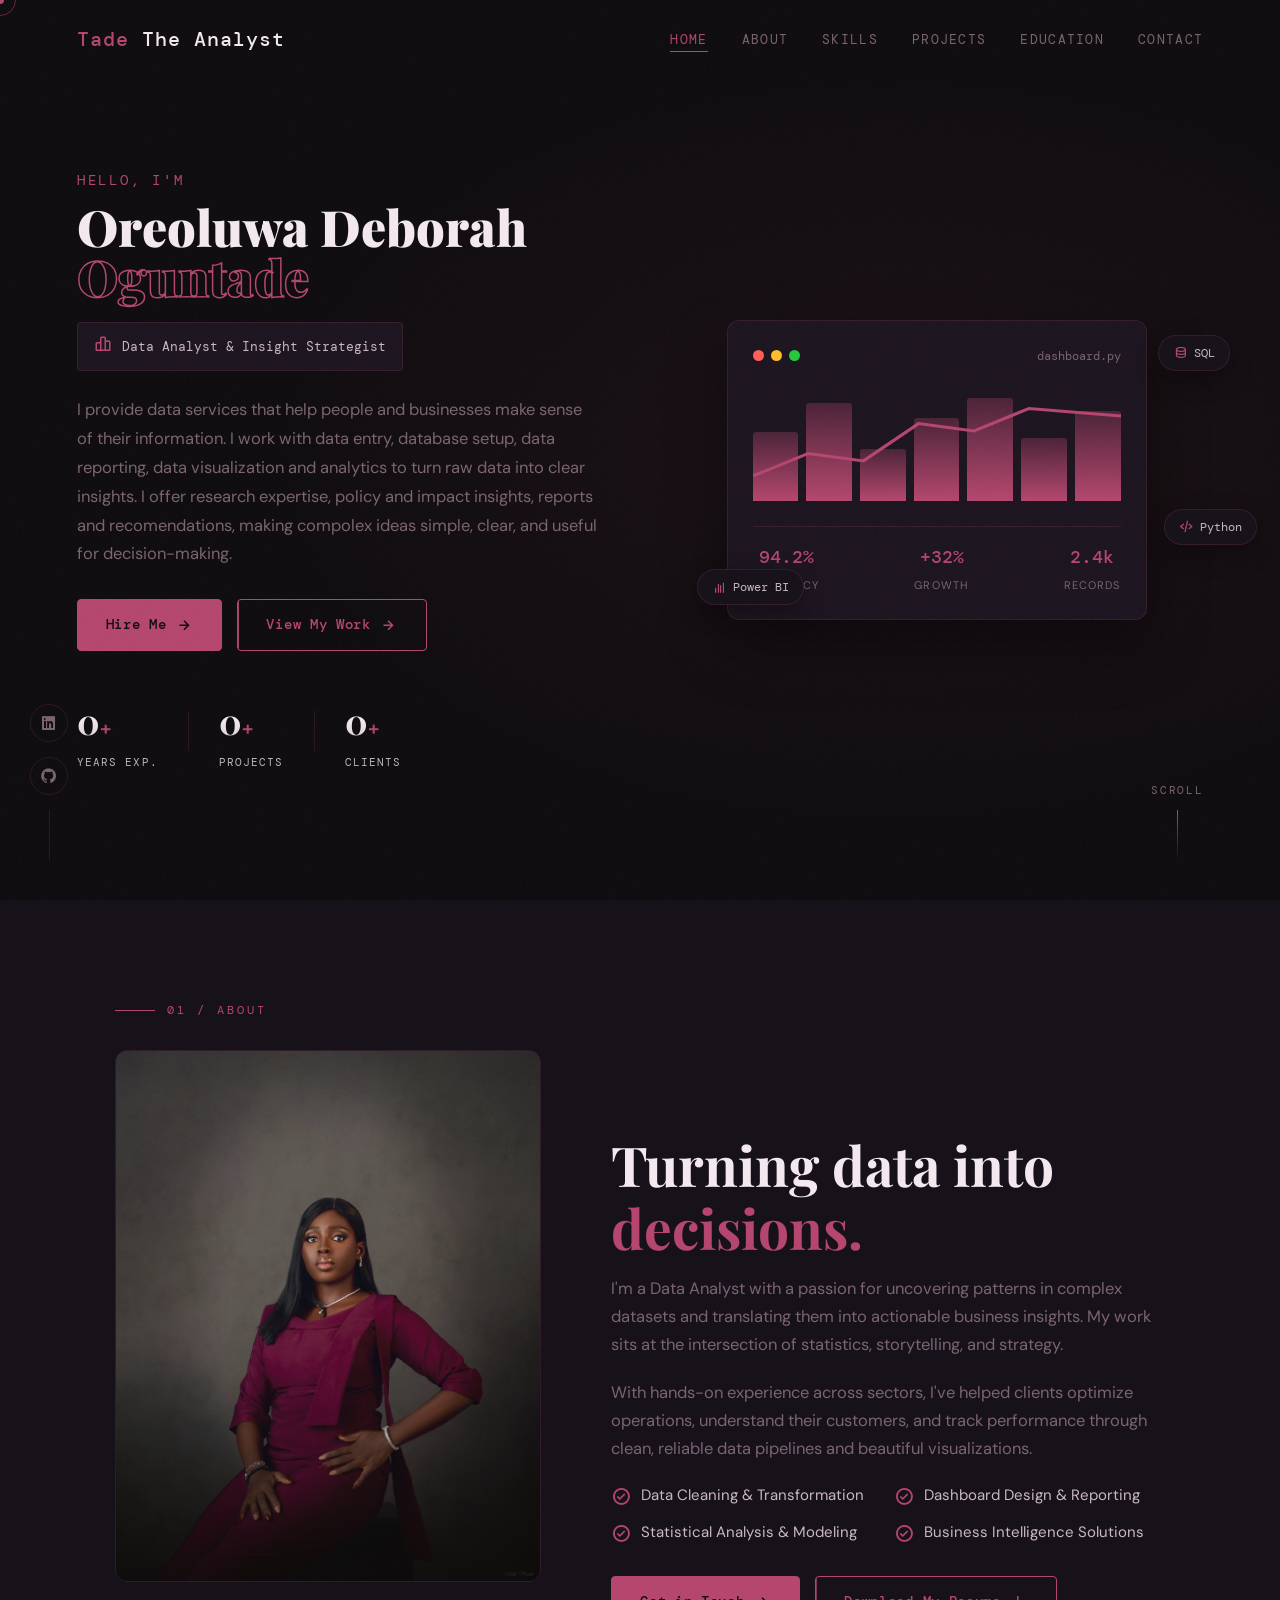
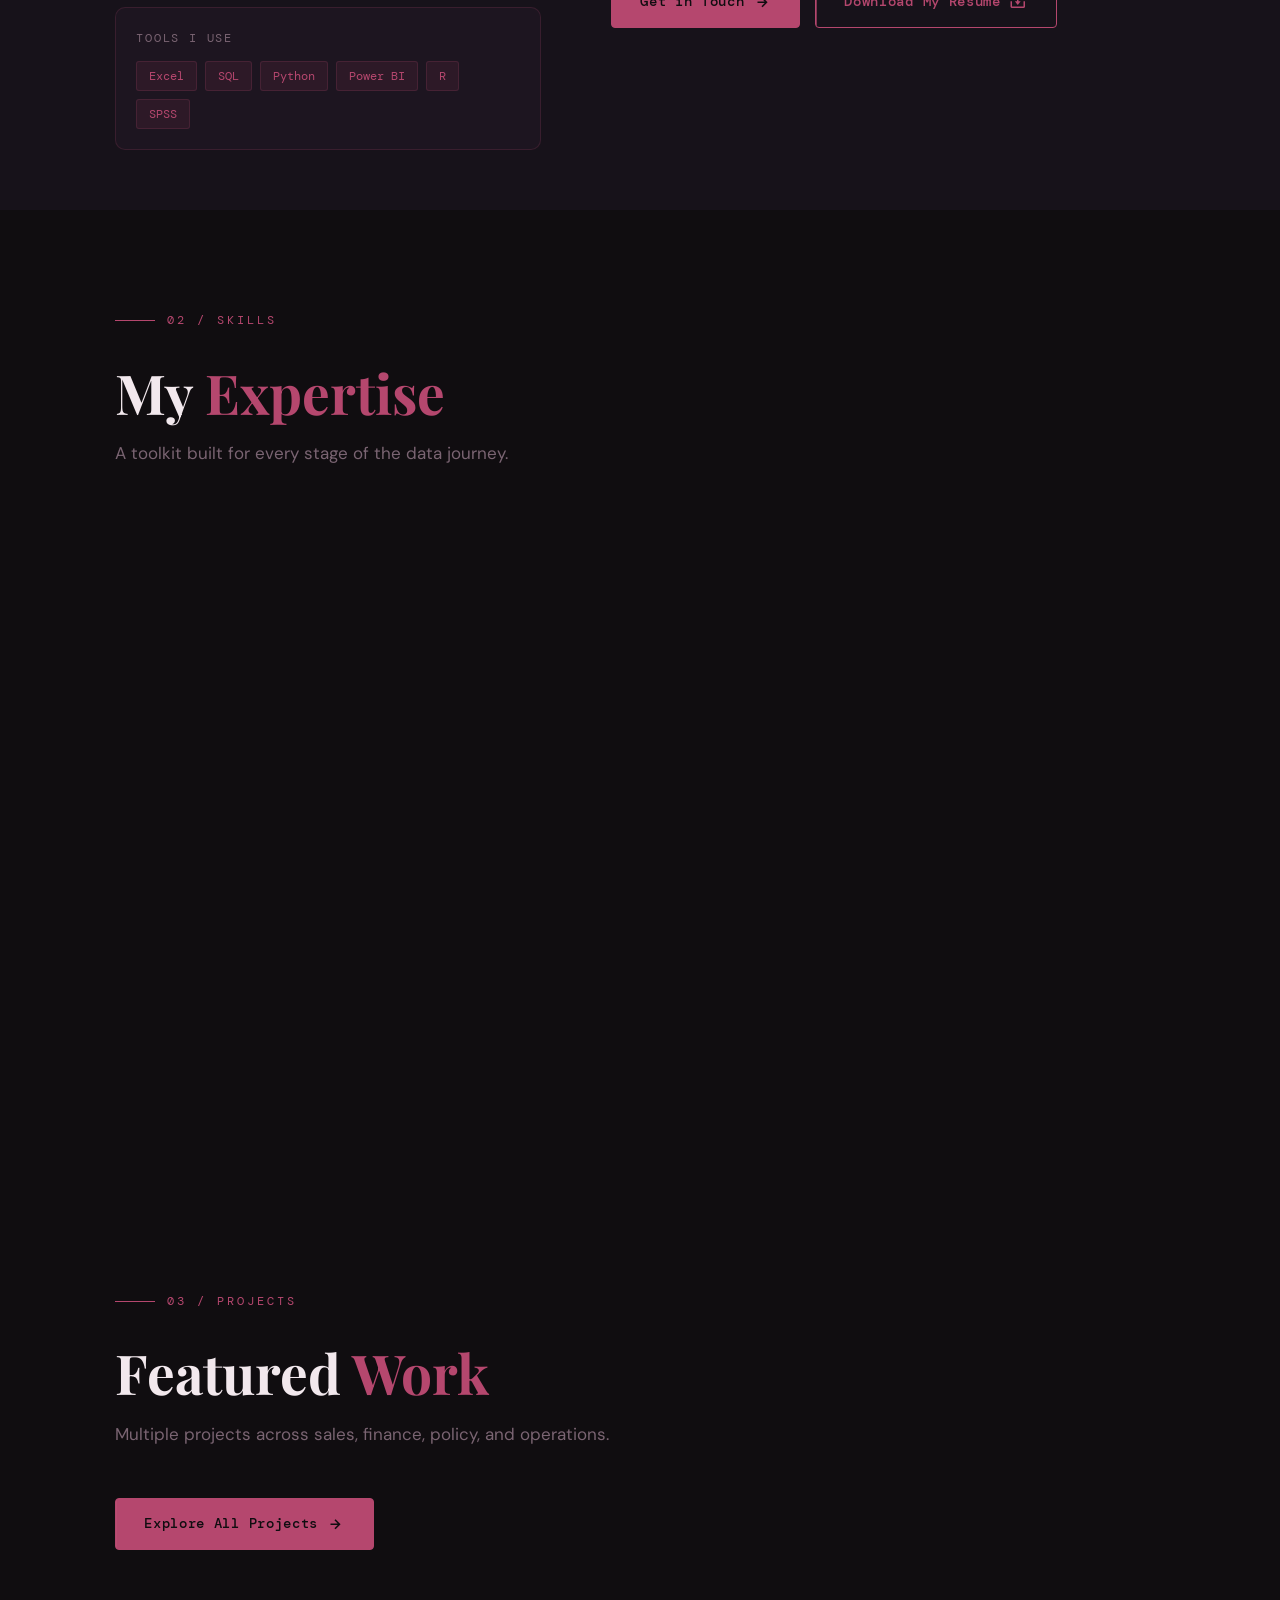
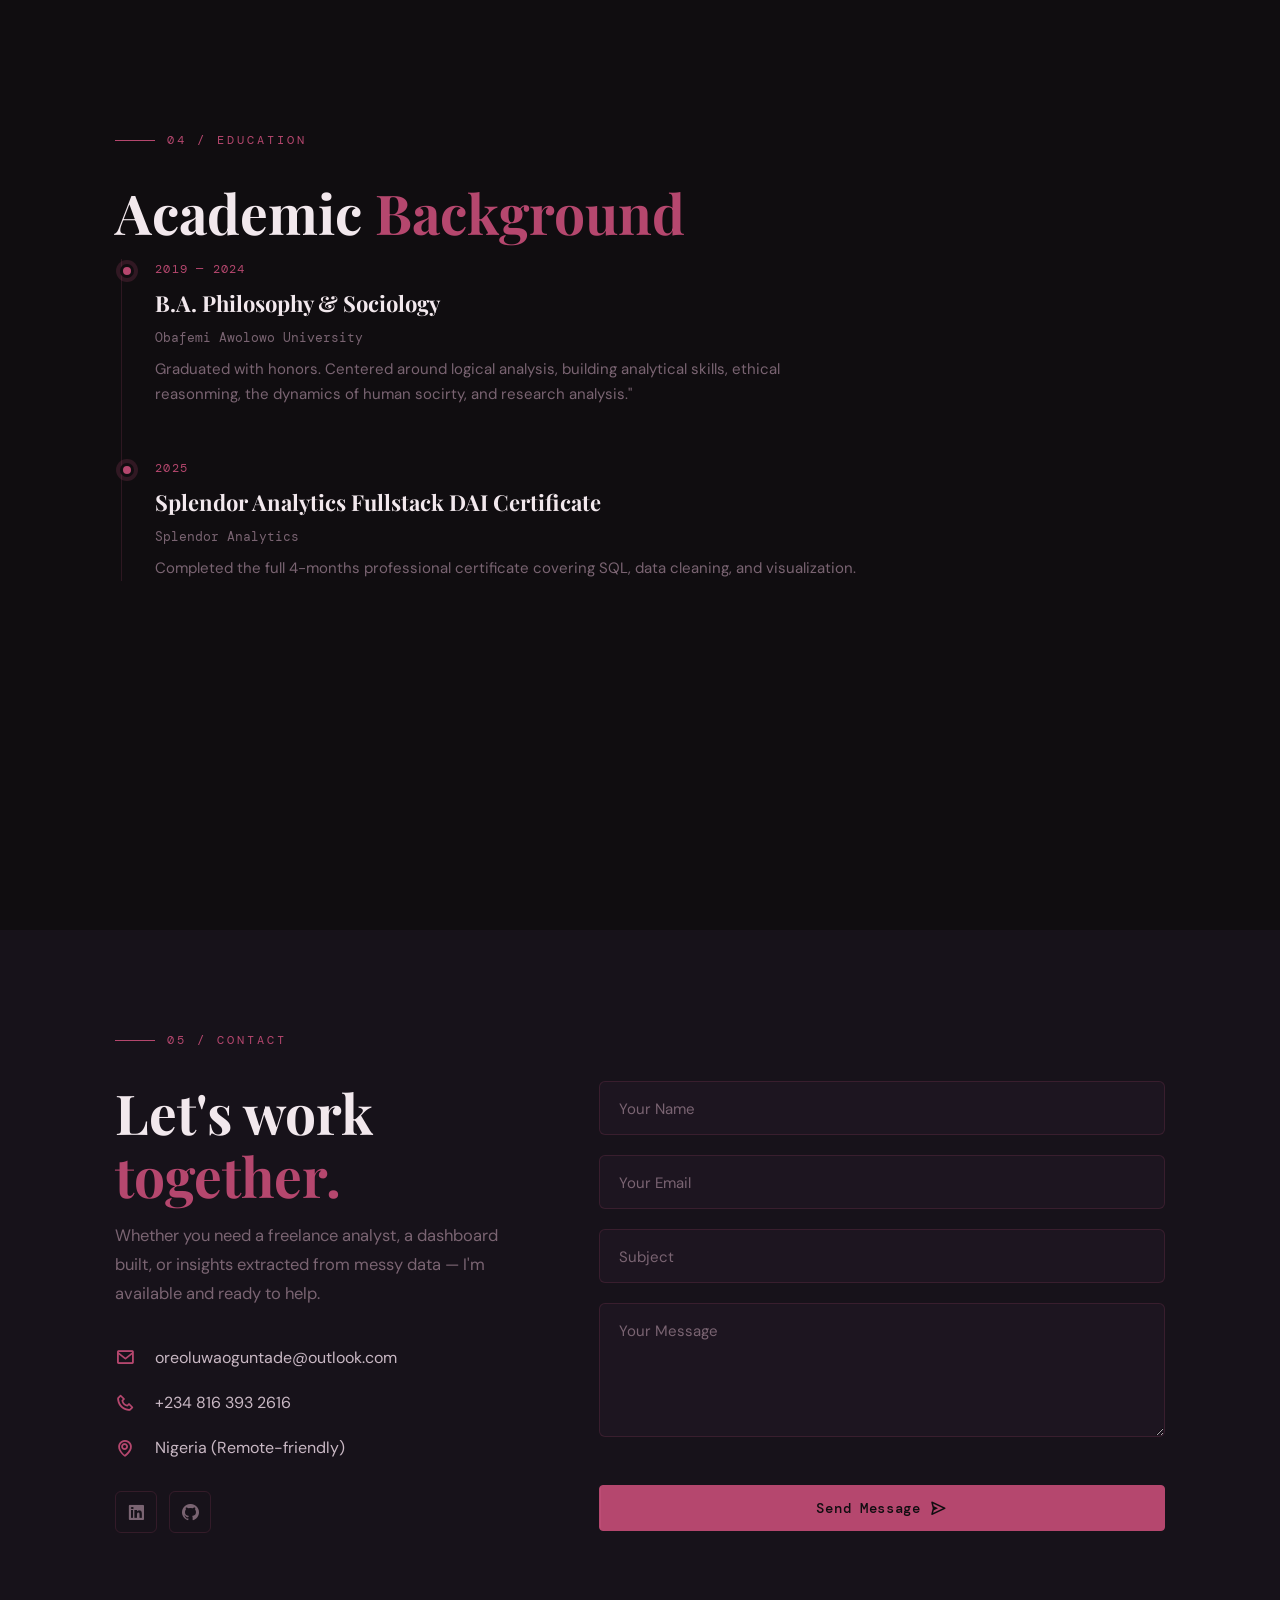
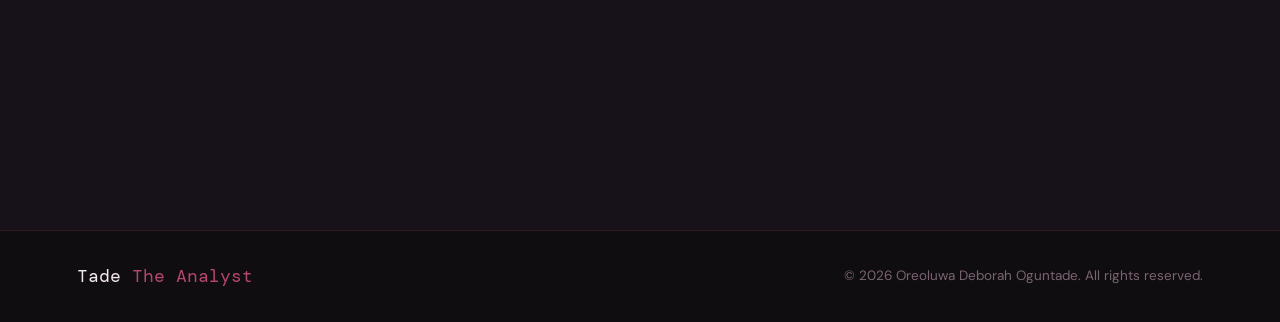
==== commit b7b04b93: "captcha commit" ====
--- a/index.html
+++ b/index.html
@@ -7,6 +7,7 @@
     <link rel="stylesheet" href="style.css">
     <link href='https://unpkg.com/boxicons@2.1.4/css/boxicons.min.css' rel='stylesheet'>
     <link href="https://fonts.googleapis.com/css2?family=Playfair+Display:wght@400;700;900&family=DM+Mono:wght@300;400;500&family=DM+Sans:wght@300;400;500;600&display=swap" rel="stylesheet">
+    <script src="https://www.google.com/recaptcha/api.js" async defer></script>
 </head>
 <body>
 
@@ -401,6 +402,7 @@
                     <textarea name="message" id="message" rows="5" placeholder="Your message..." required></textarea>
                     <label for="message">Your Message</label>
                 </div>
+                <div class="g-recaptcha" data-sitekey="6LeZ63ssAAAAAIi2WMAX_29qRpwRTju8c5RA32td"></div>
                 <button type="submit" class="btn btn-primary full-width">
                     <span>Send Message</span>
                     <i class='bx bx-send'></i>
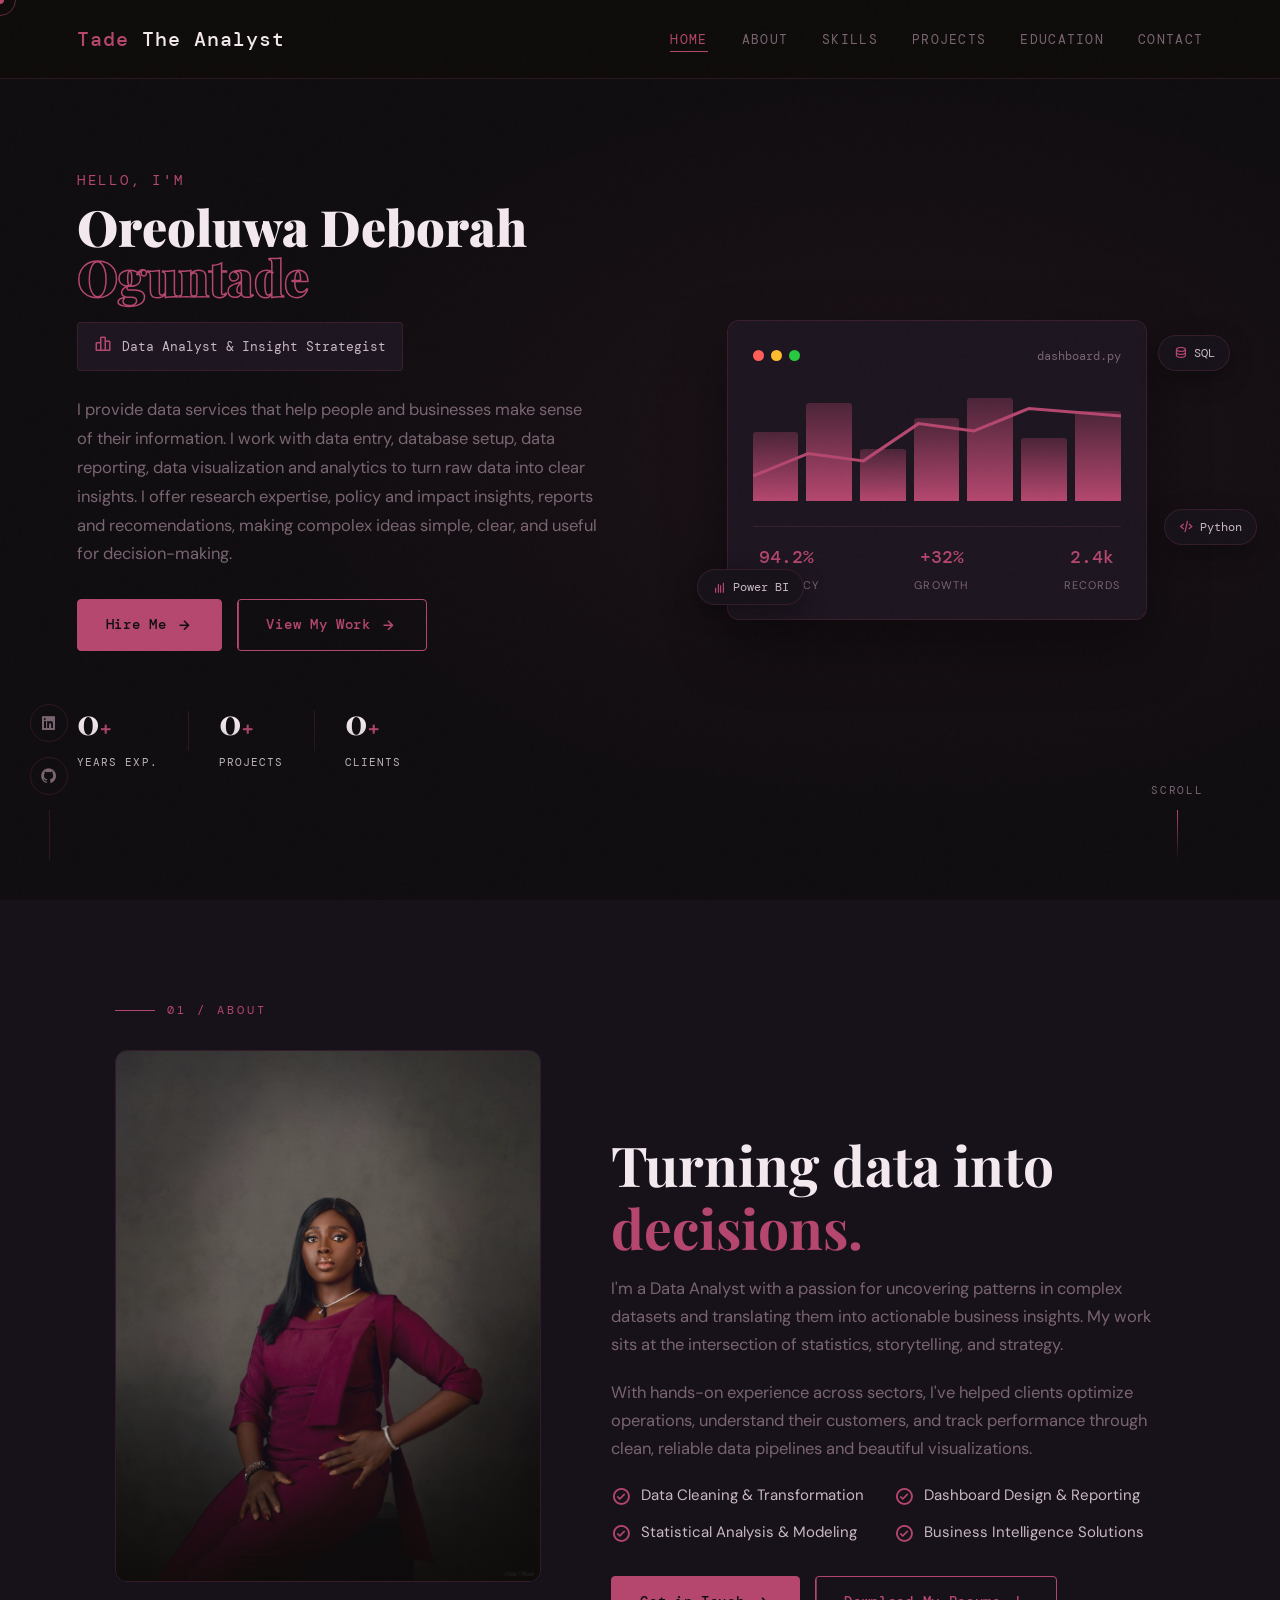
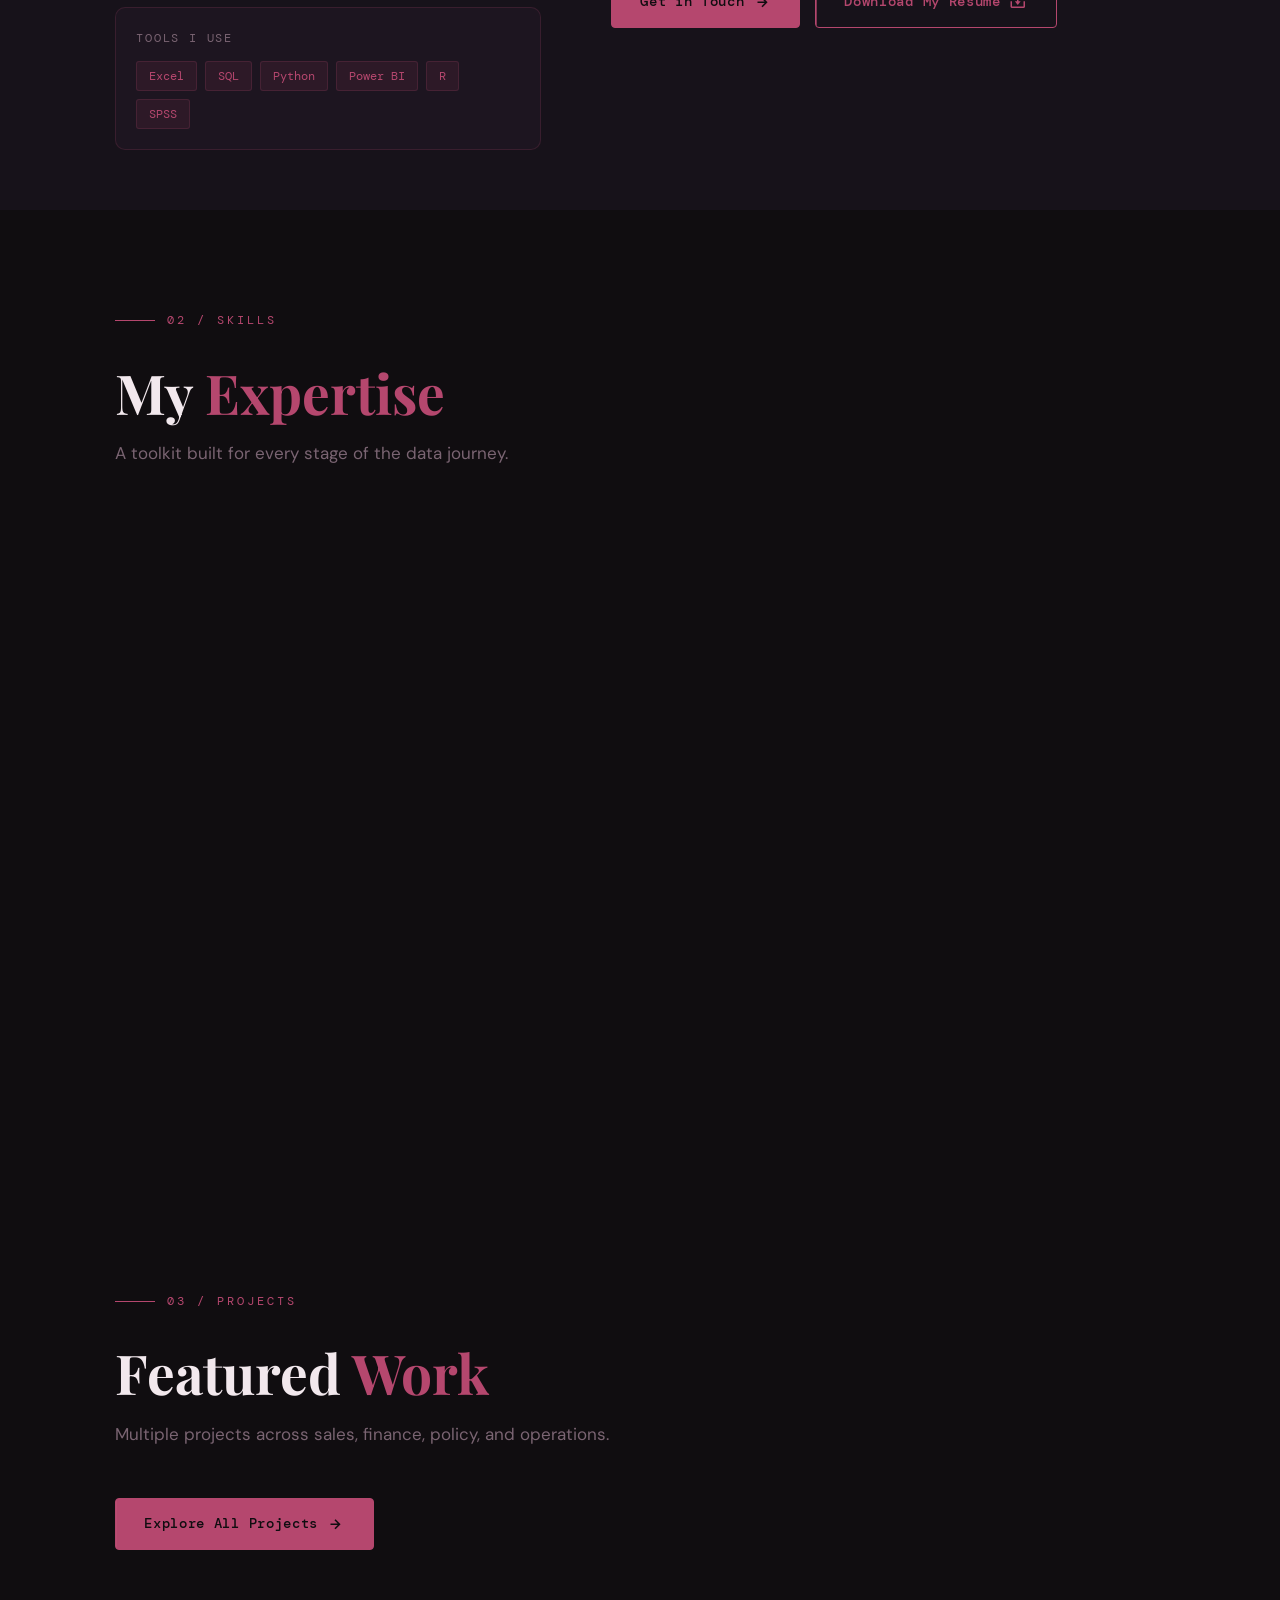
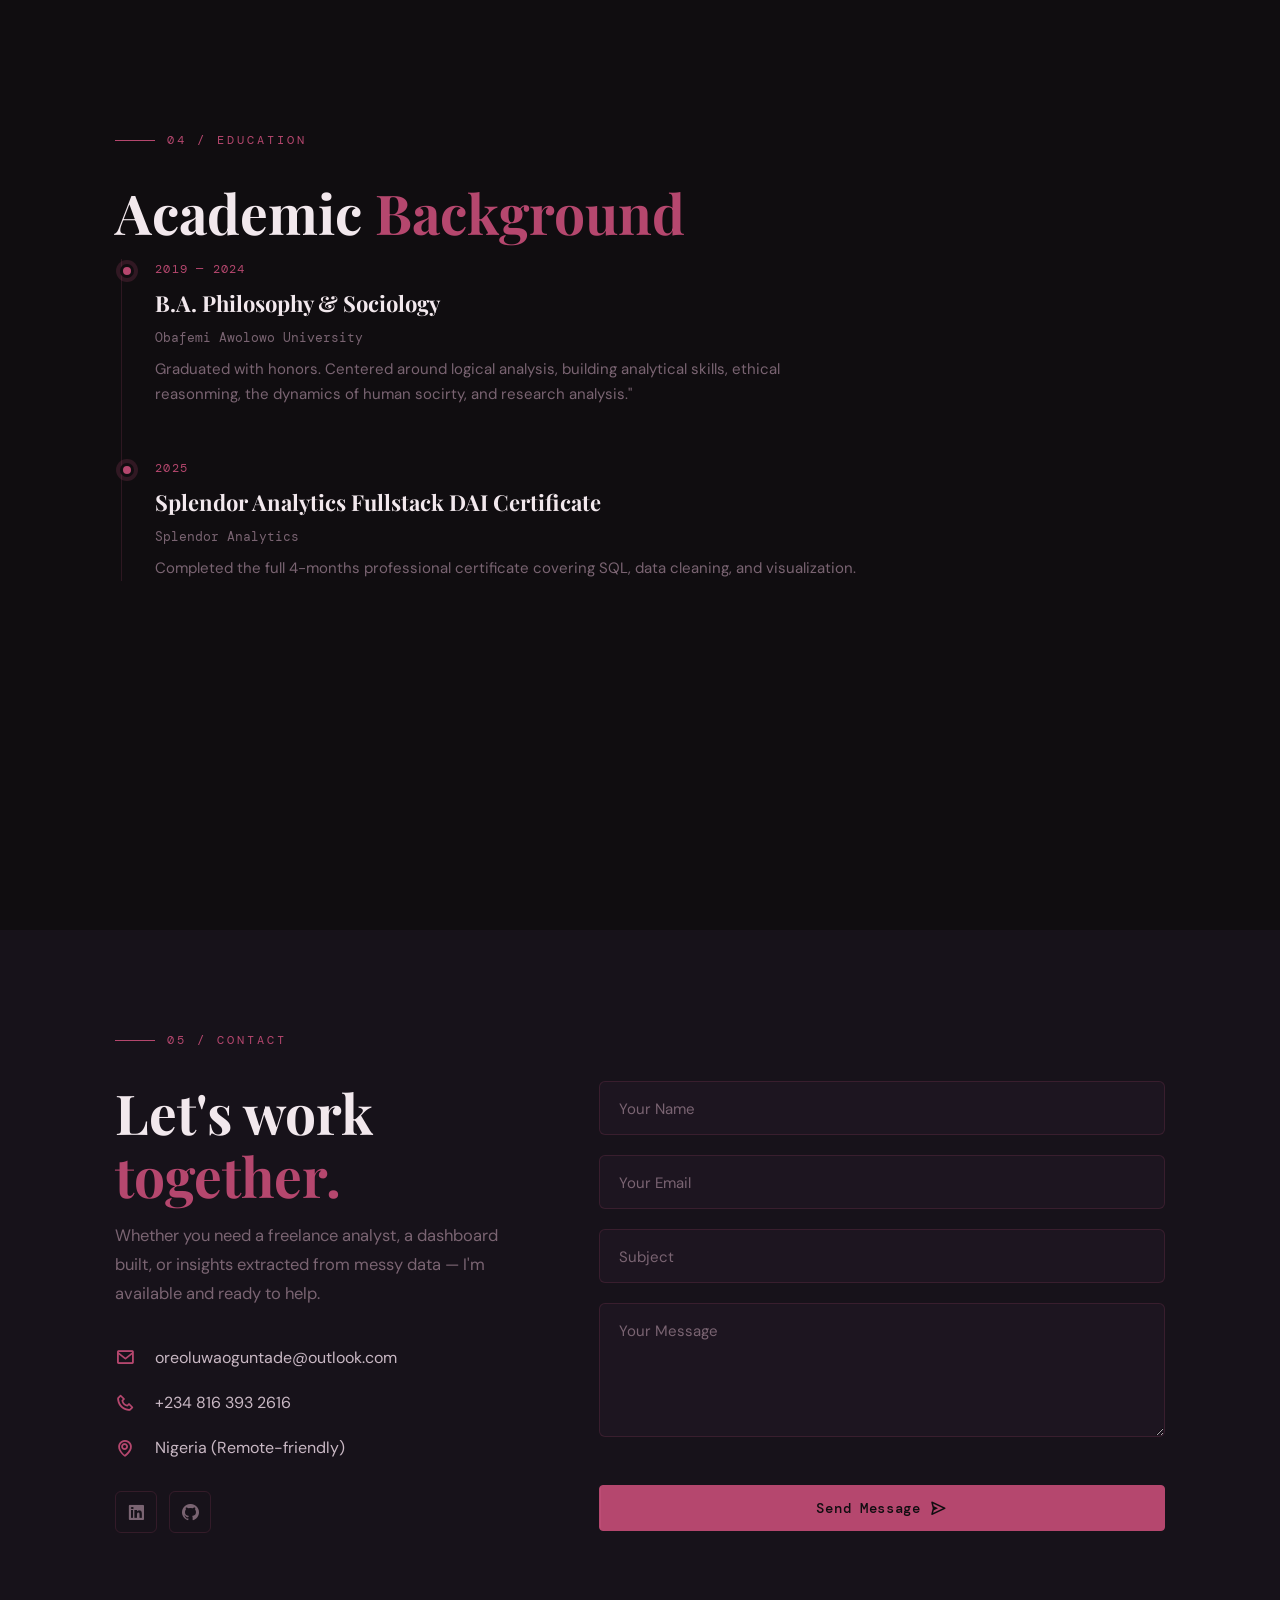
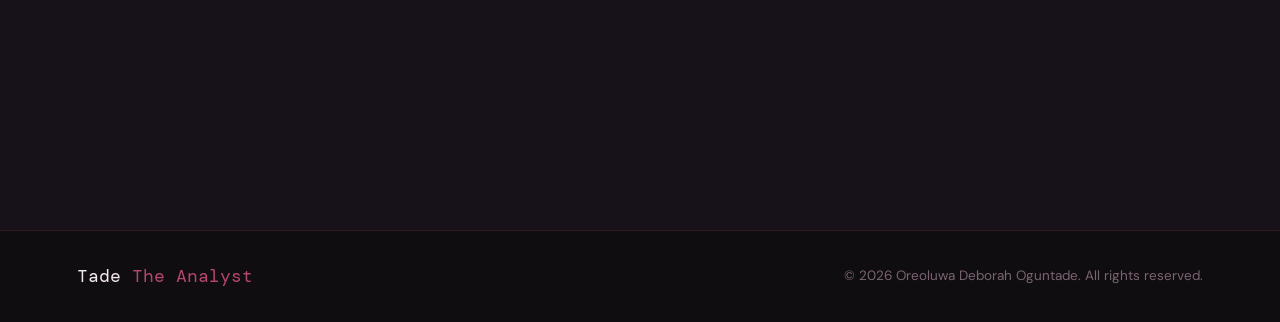
==== commit a7f8370e: "index header scroll" ====
--- a/index.html
+++ b/index.html
@@ -19,7 +19,7 @@
     <div class="noise"></div>
 
     <!-- Header -->
-    <header class="header" id="header">
+    <header class="header scrolled" id="header">
         <a href="#home" class="logo"><span>Tade </span>The Analyst</a>
         <div class="bx bx-menu" id="menu-icon"></div>
         <nav class="navbar" id="navbar">
@@ -402,7 +402,7 @@
                     <textarea name="message" id="message" rows="5" placeholder="Your message..." required></textarea>
                     <label for="message">Your Message</label>
                 </div>
-                <div class="g-recaptcha" data-sitekey="6LeZ63ssAAAAAIi2WMAX_29qRpwRTju8c5RA32td"></div>
+                <div class="g-recaptcha" data-sitekey="6Ld873ssAAAAAOaa4jkdls1gi5SYQixITbuNZJMO"></div>
                 <button type="submit" class="btn btn-primary full-width">
                     <span>Send Message</span>
                     <i class='bx bx-send'></i>
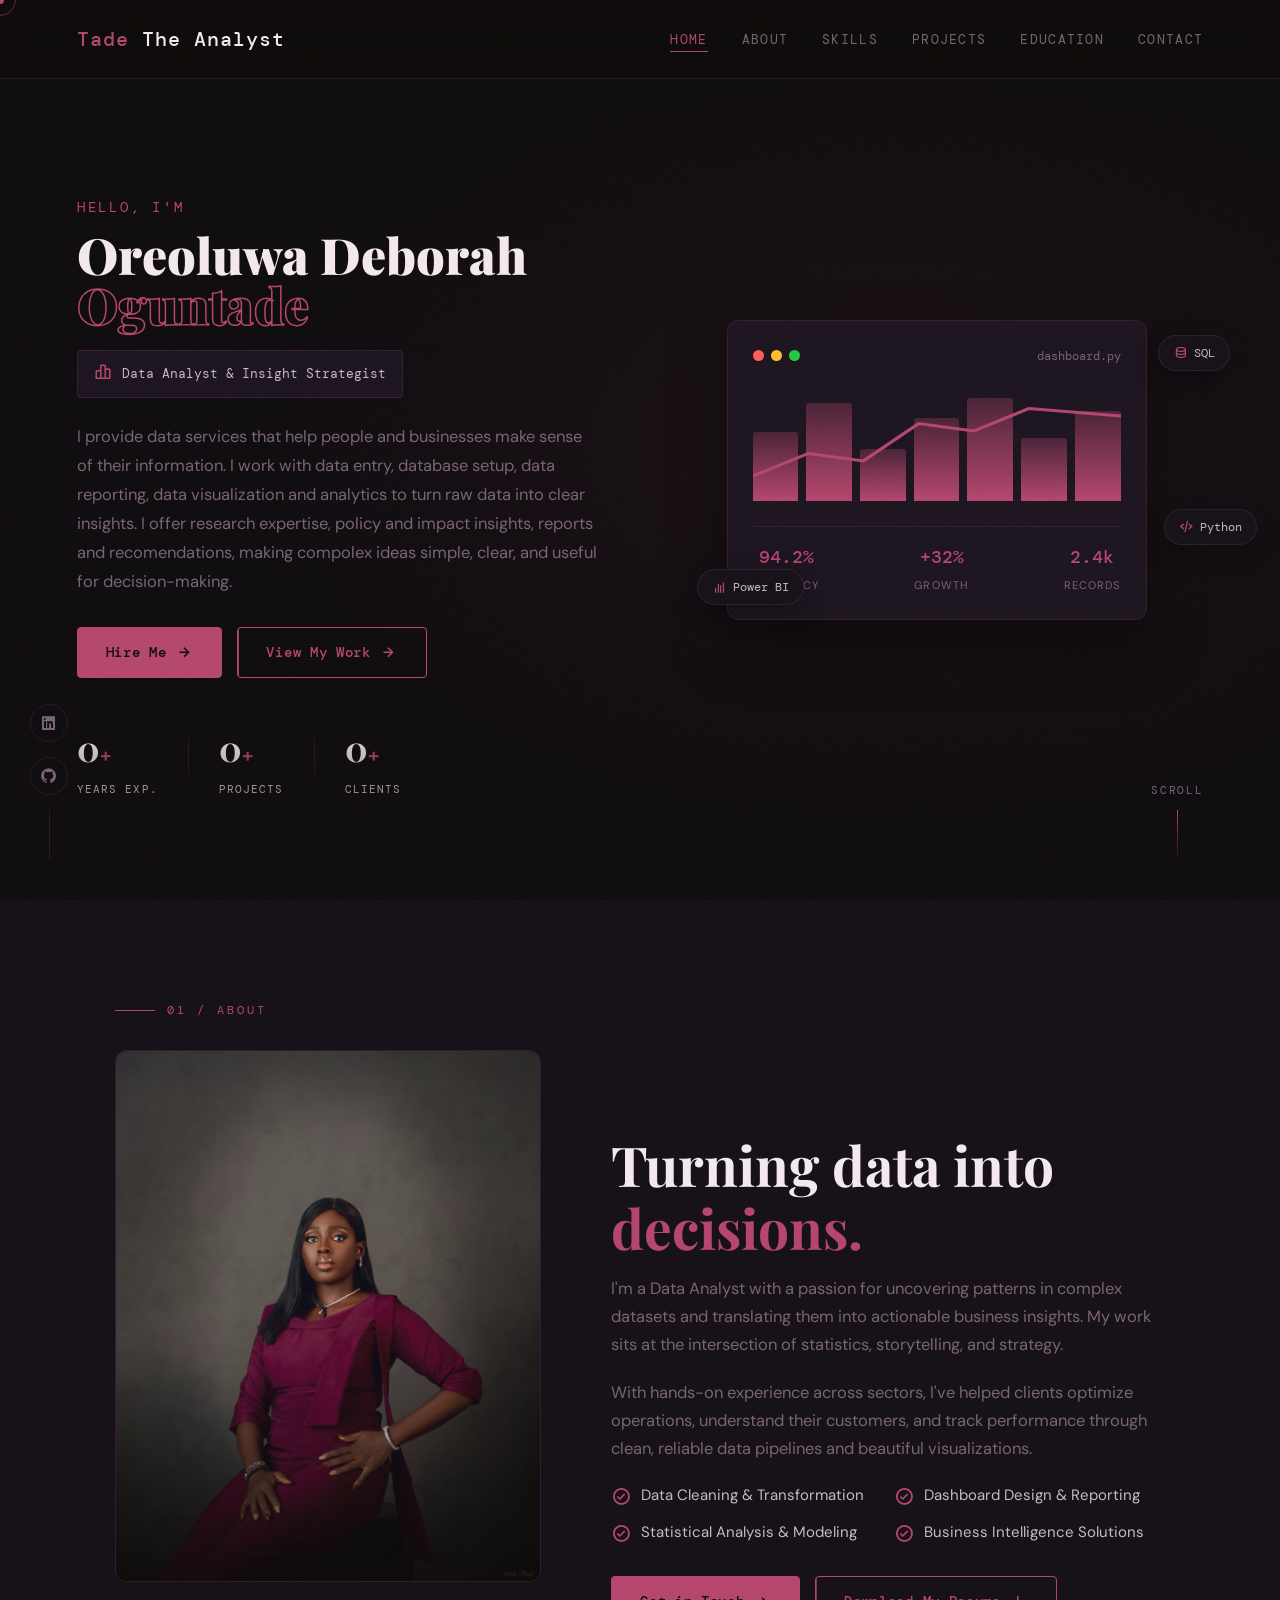
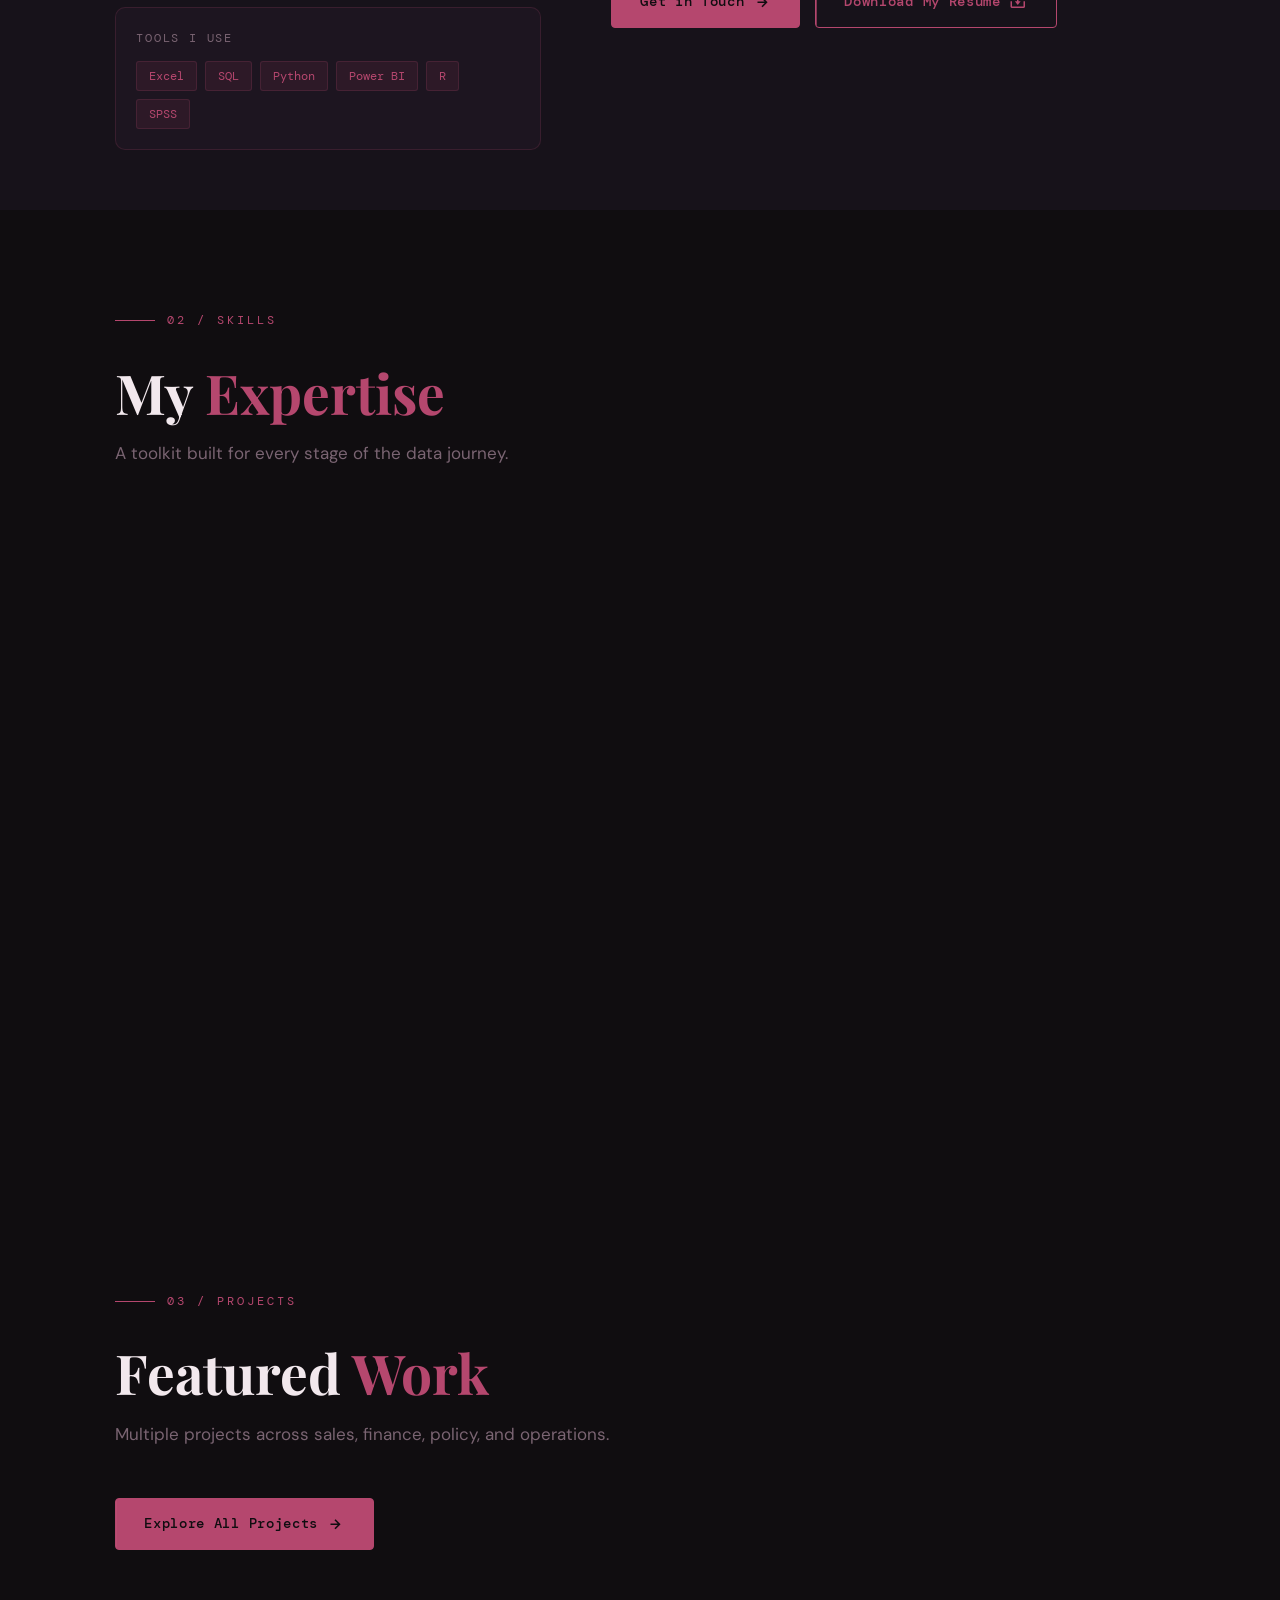
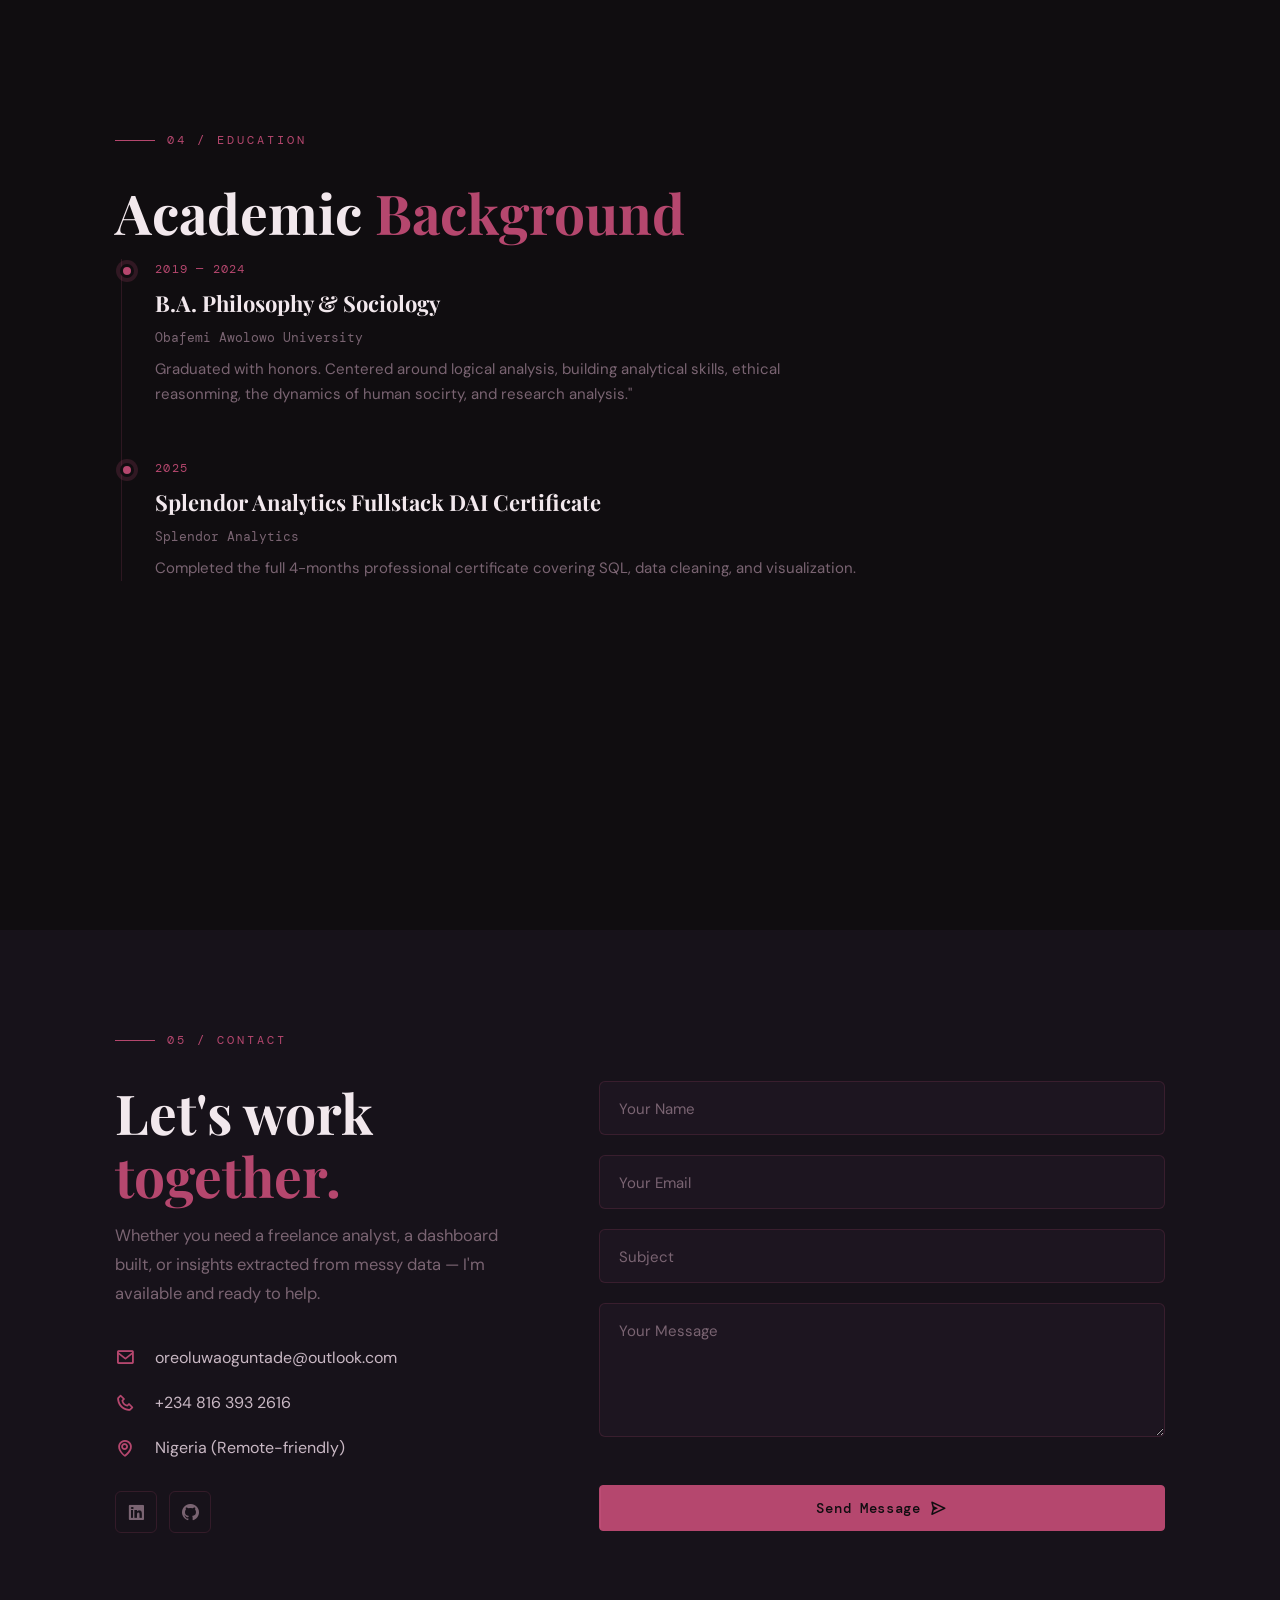
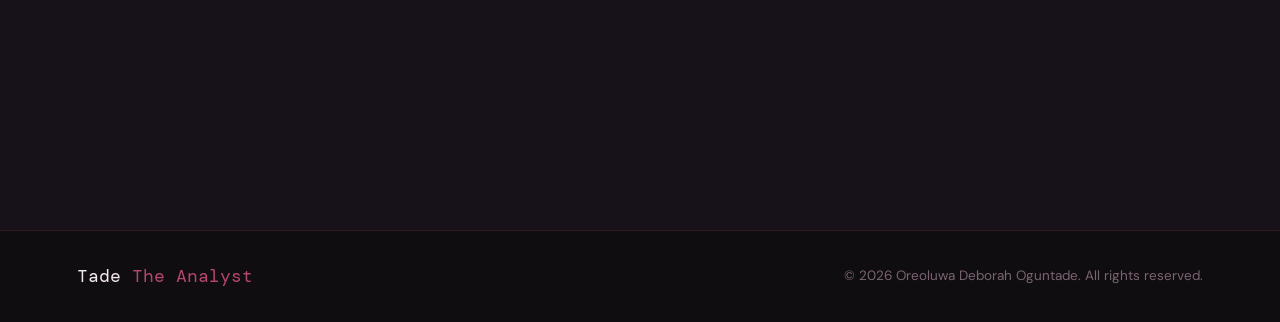
==== commit ab11d65c: "page break" ====
--- a/index.html
+++ b/index.html
@@ -40,6 +40,8 @@
                <!-- <span>Available for hire</span> -->
             </div>
             <div class="home_content">
+                <br>
+                <br>
                 <p class="greeting">Hello, I'm</p>
                 <h1>Oreoluwa Deborah<br><span>Oguntade</span></h1>
                 <div class="role-tag">
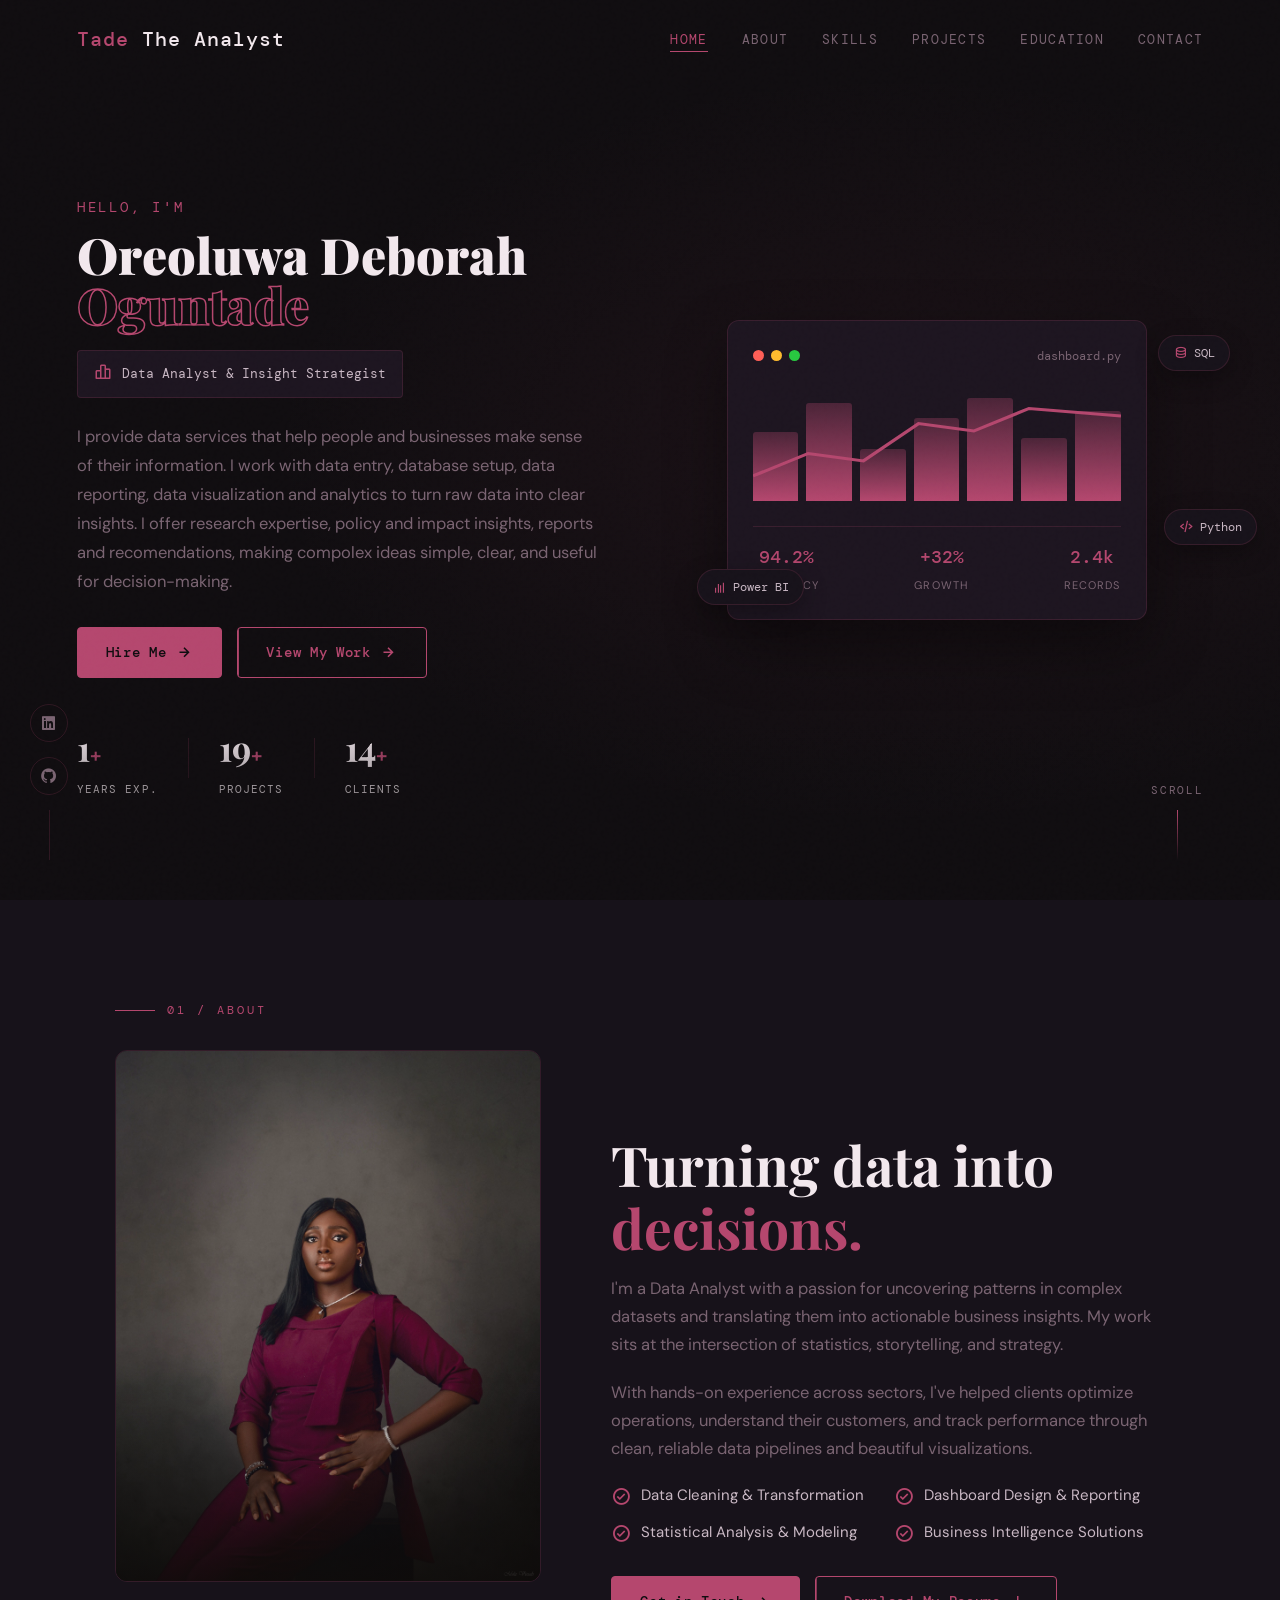
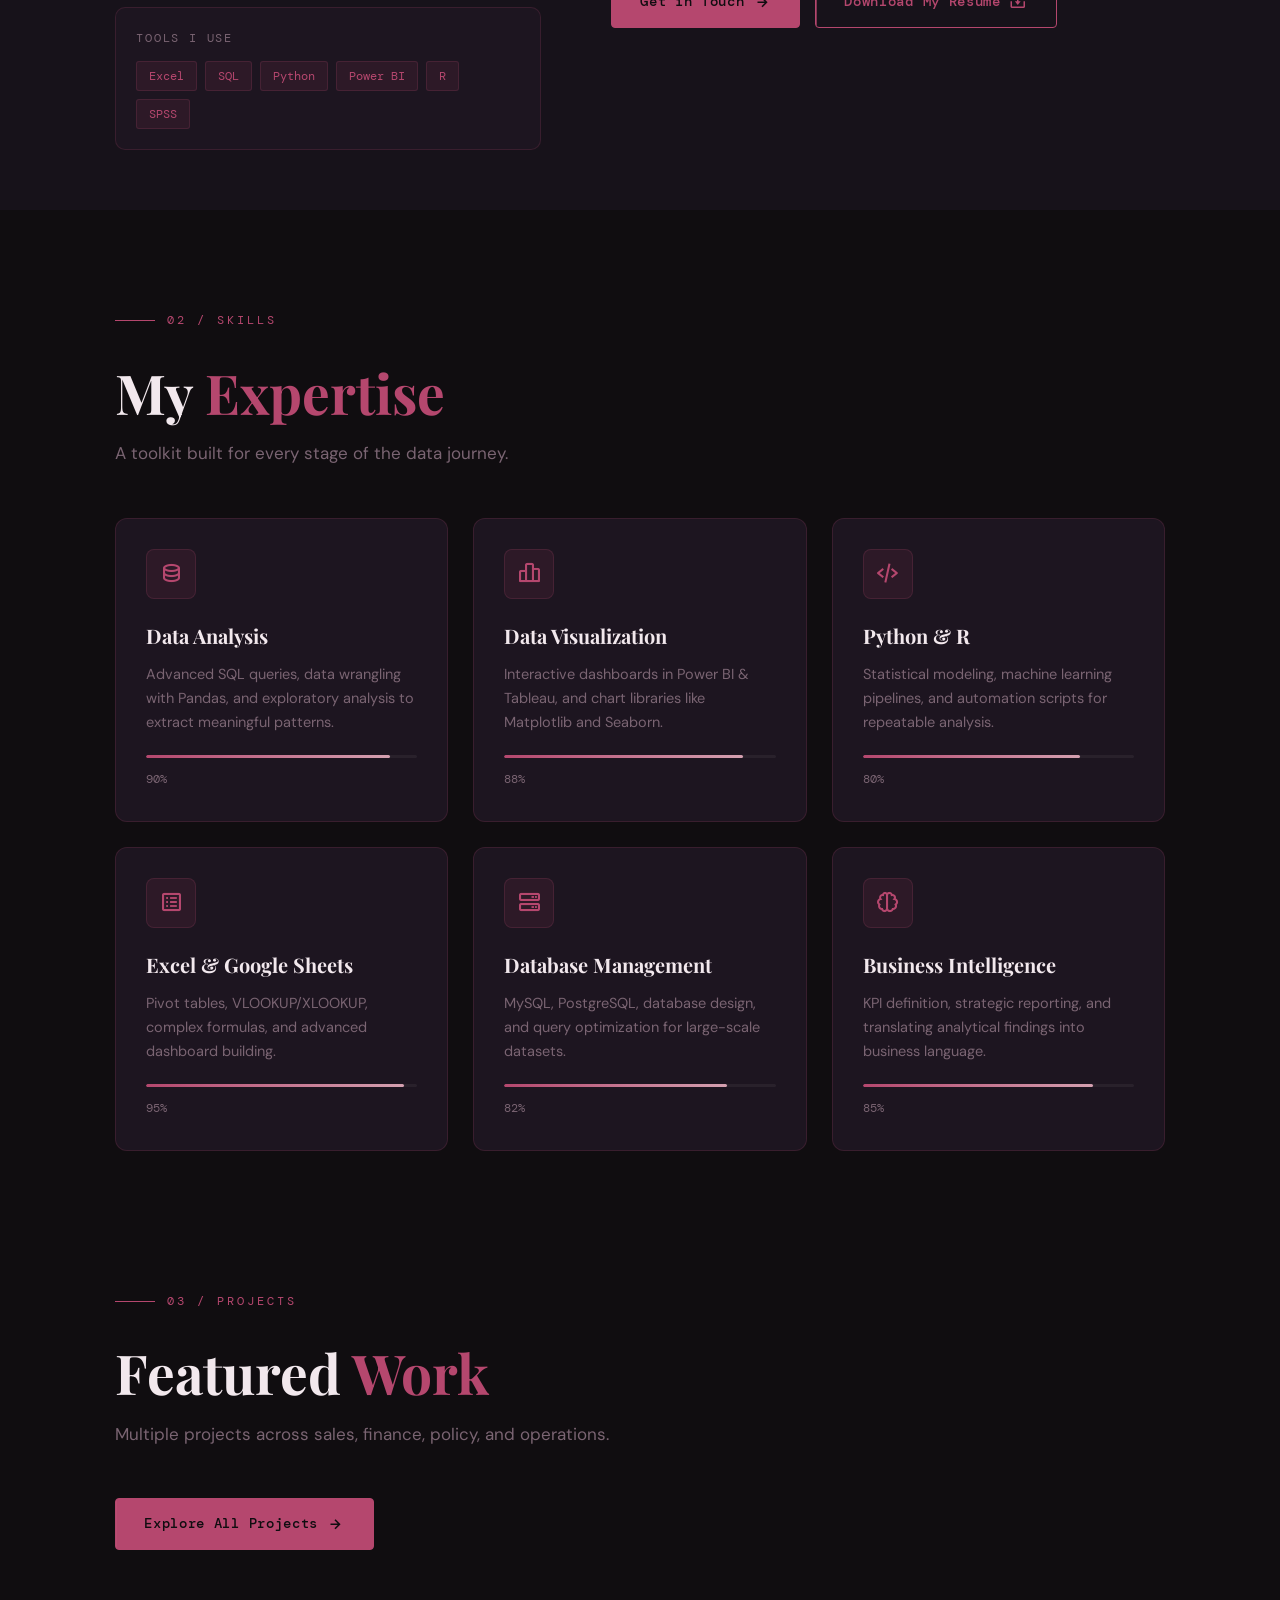
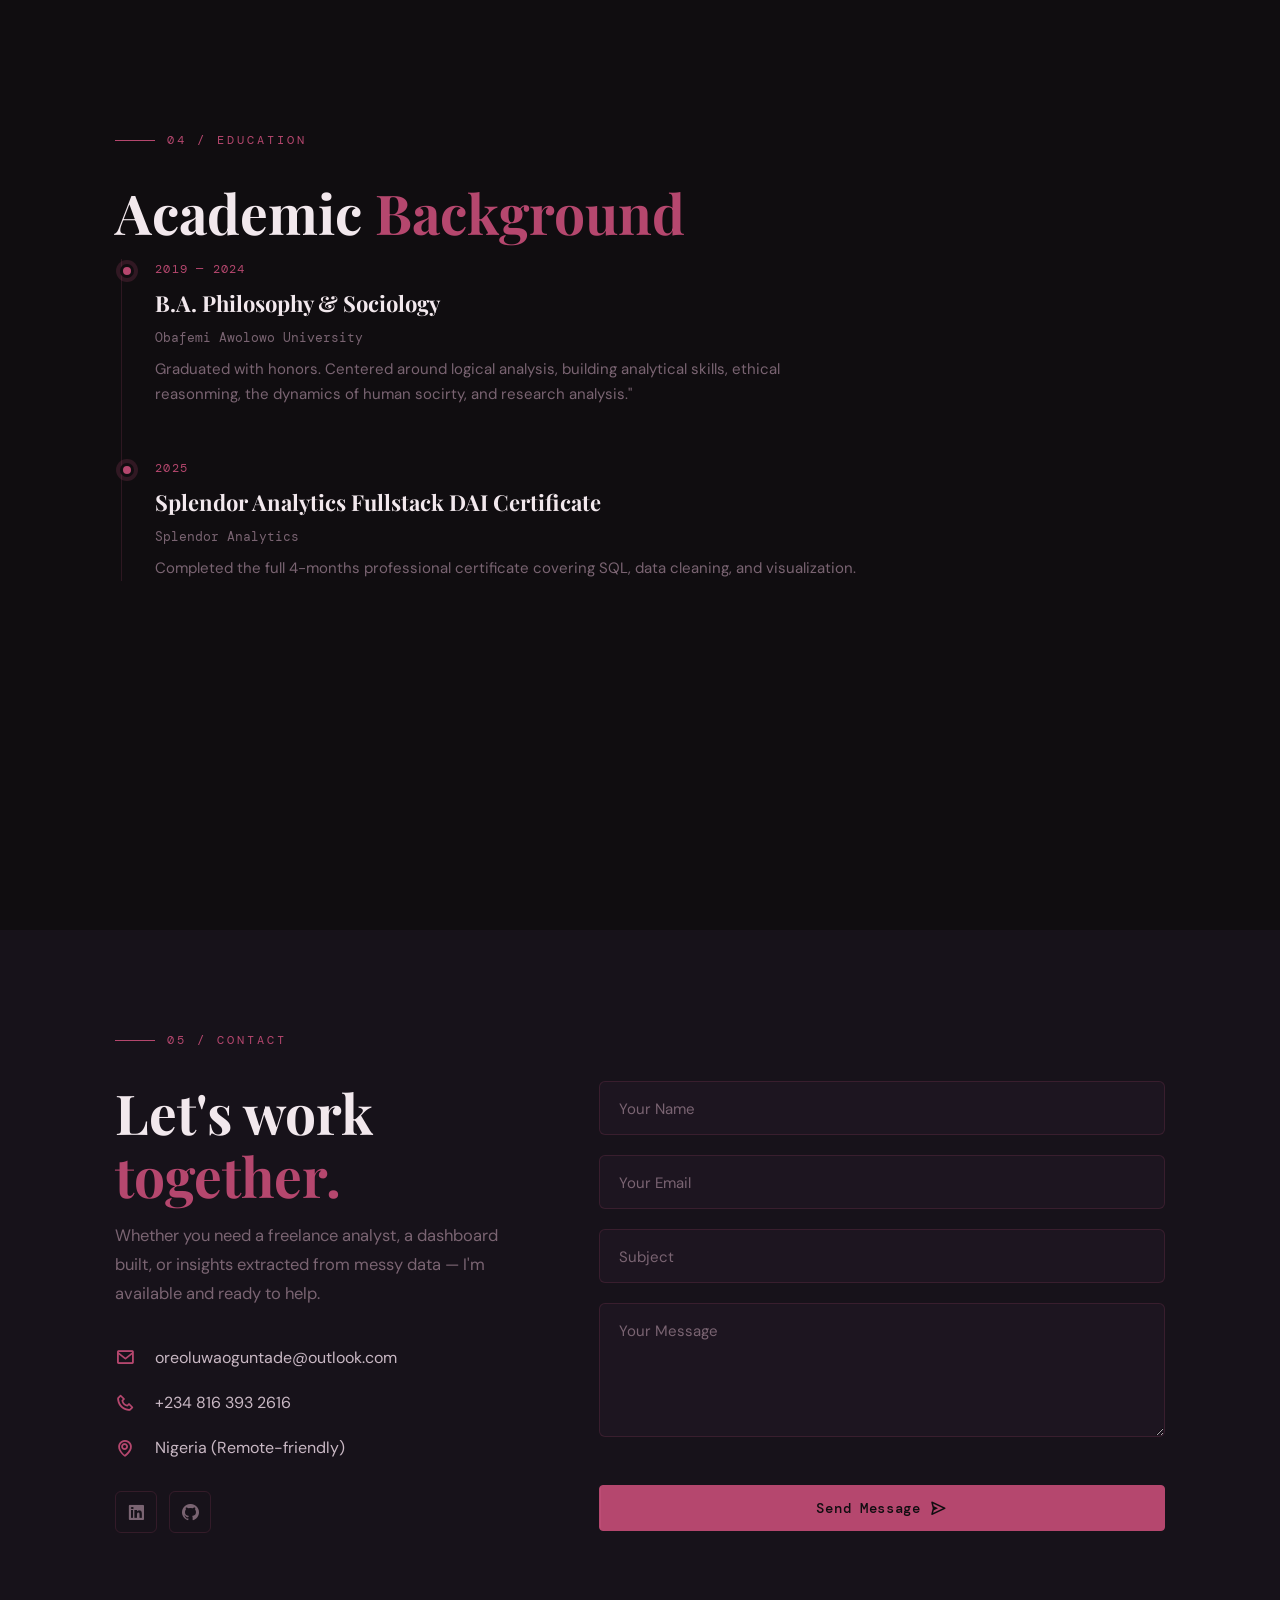
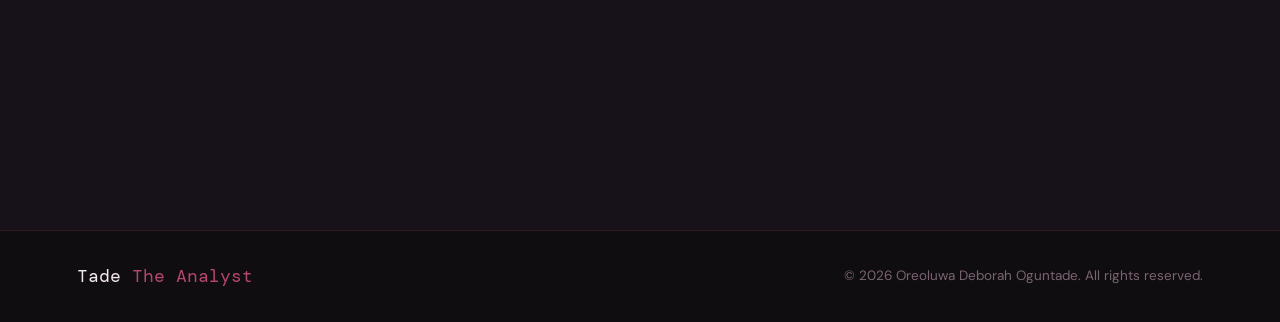
==== commit 2797f55f: "new" ====
--- a/index.html
+++ b/index.html
@@ -3,7 +3,7 @@
 <head>
     <meta charset="UTF-8">
     <meta name="viewport" content="width=device-width, initial-scale=1.0">
-    <title>Oreoluwa Deborah Oguntade — Data Analyst</title>
+    <title>Tade</title>
     <link rel="stylesheet" href="style.css">
     <link href='https://unpkg.com/boxicons@2.1.4/css/boxicons.min.css' rel='stylesheet'>
     <link href="https://fonts.googleapis.com/css2?family=Playfair+Display:wght@400;700;900&family=DM+Mono:wght@300;400;500&family=DM+Sans:wght@300;400;500;600&display=swap" rel="stylesheet">
--- a/style.css
+++ b/style.css
@@ -44,7 +44,14 @@
     overflow-x: hidden;
     cursor: none;
 }
-
+a, button, input, textarea{
+    cursor: none;
+}
+
+.cursor, .cursor-follower{
+    pointer-events: none;
+    will-change: transform;
+}
 /* ===================== NOISE OVERLAY ===================== */
 .noise {
     position: fixed;
@@ -61,22 +68,23 @@
     border-radius: 50%;
     pointer-events: none;
     z-index: 10000;
+    top: 0;
+    left: 0;
+    transform: translate(-100px, -100px);
     transition: opacity 0.3s;
+    will-change: transform;
 }
 .cursor {
     width: 8px;
     height: 8px;
     background: var(--main-color);
-    transform: translate(-50%, -50%);
-    transition: transform 0.1s;
 }
 .cursor-follower {
     width: 32px;
     height: 32px;
     border: 1.5px solid rgba(181, 71, 110, 0.5);
-    transform: translate(-50%, -50%);
-    transition: transform 0.15s ease, width 0.3s, height 0.3s, border-color 0.3s;
-}
+}
+
 body:has(a:hover) .cursor-follower,
 body:has(button:hover) .cursor-follower {
     width: 50px;
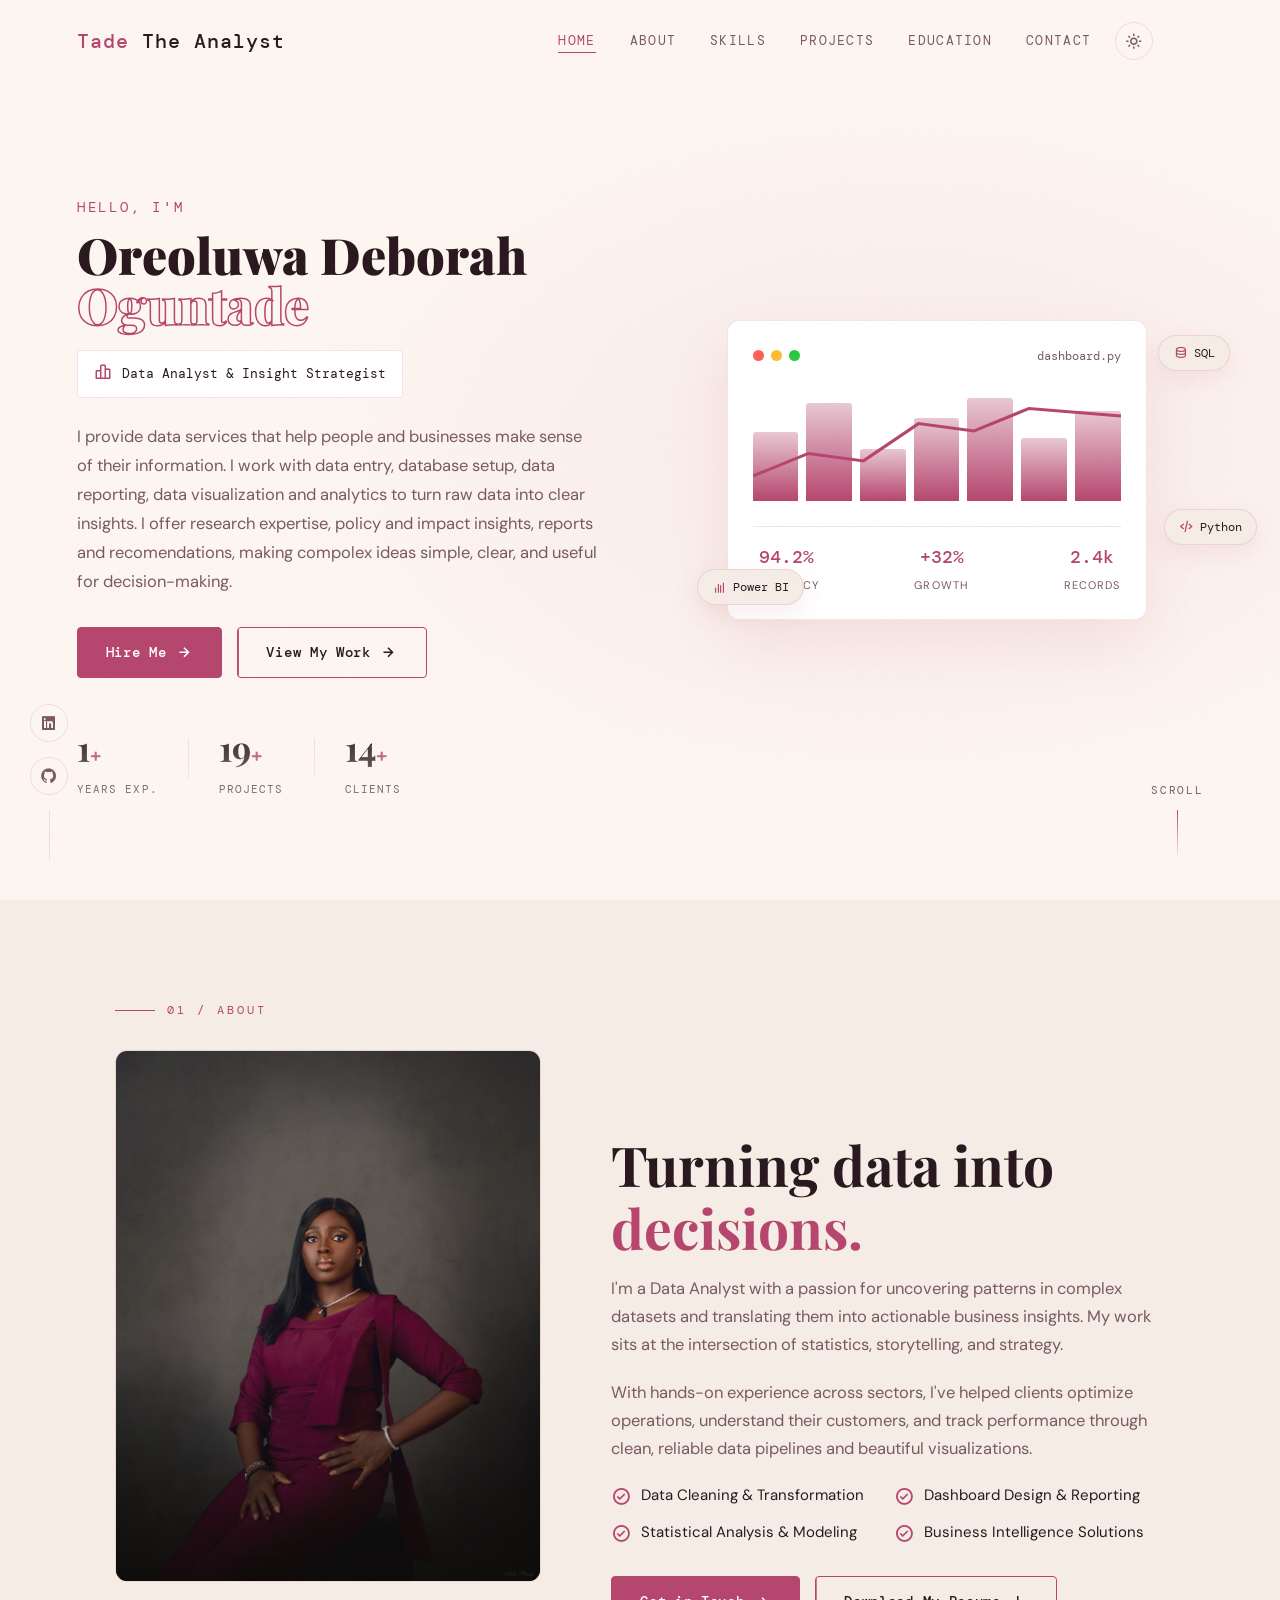
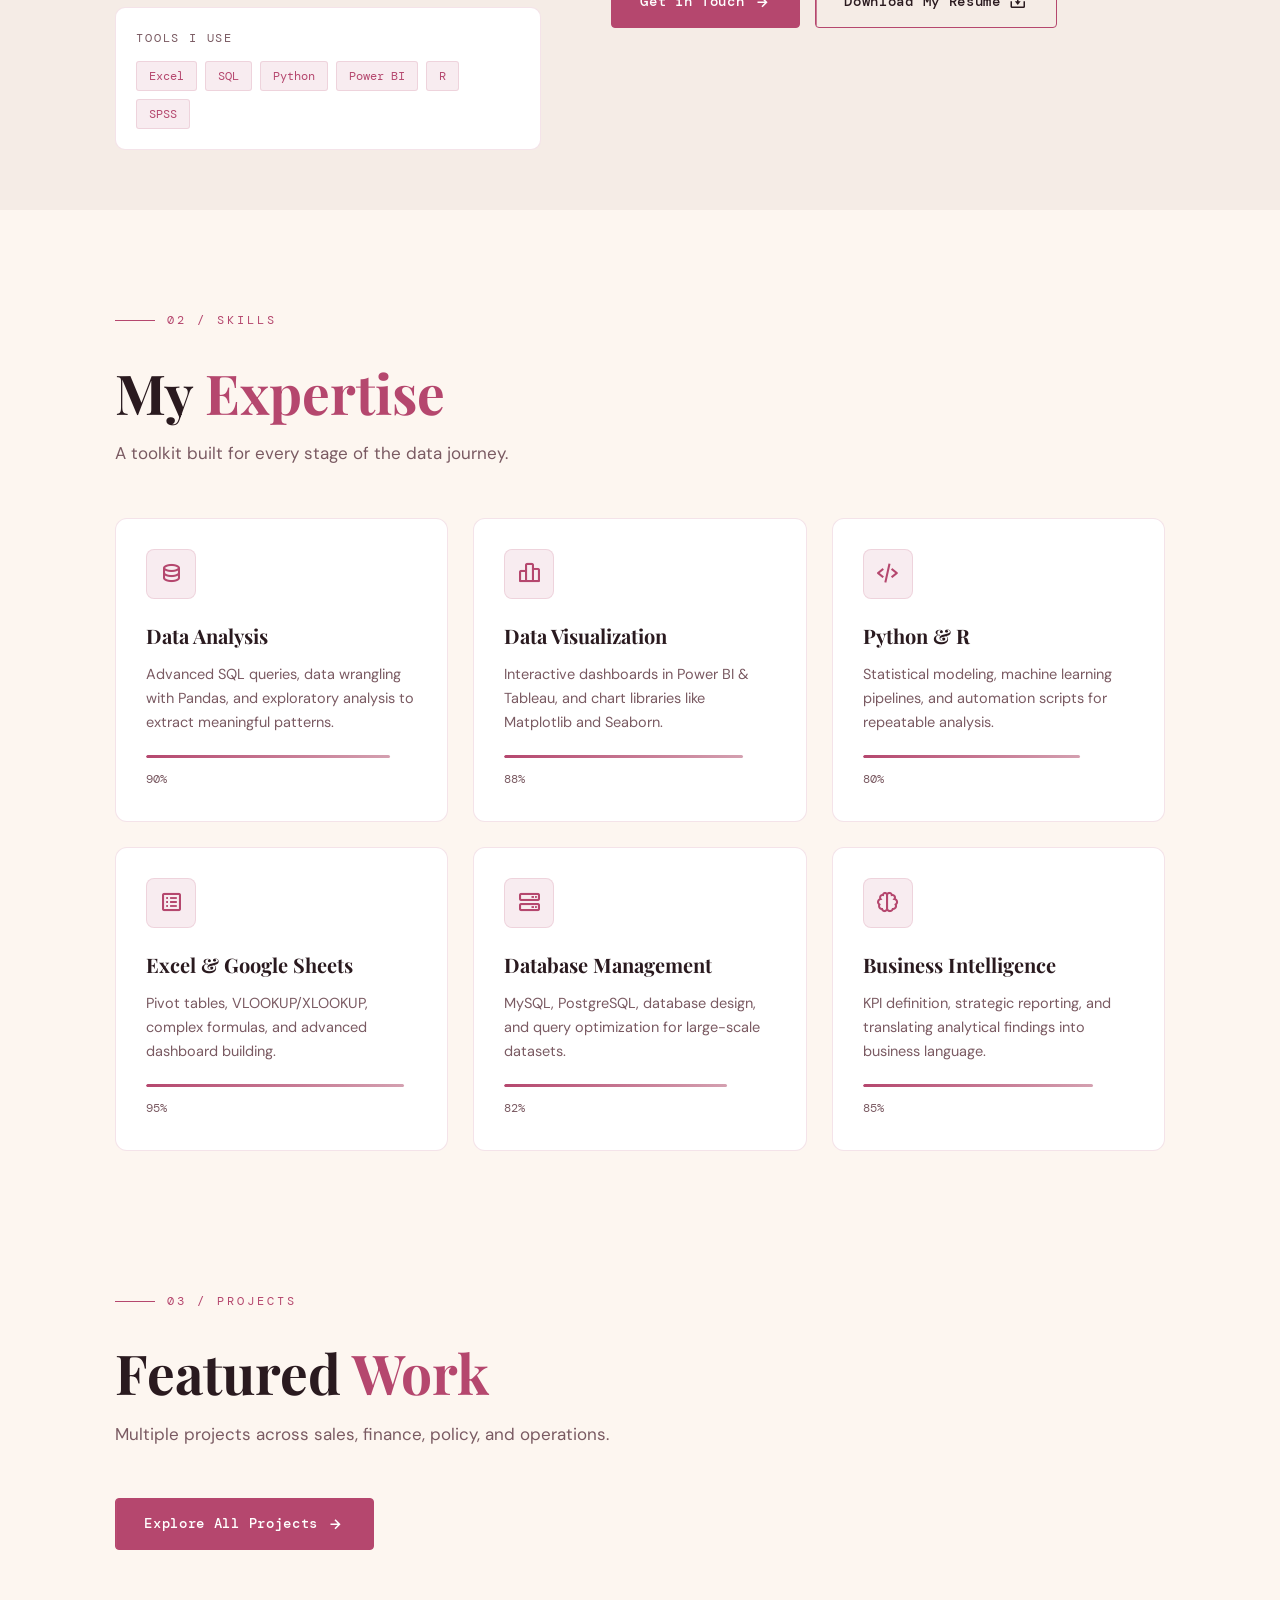
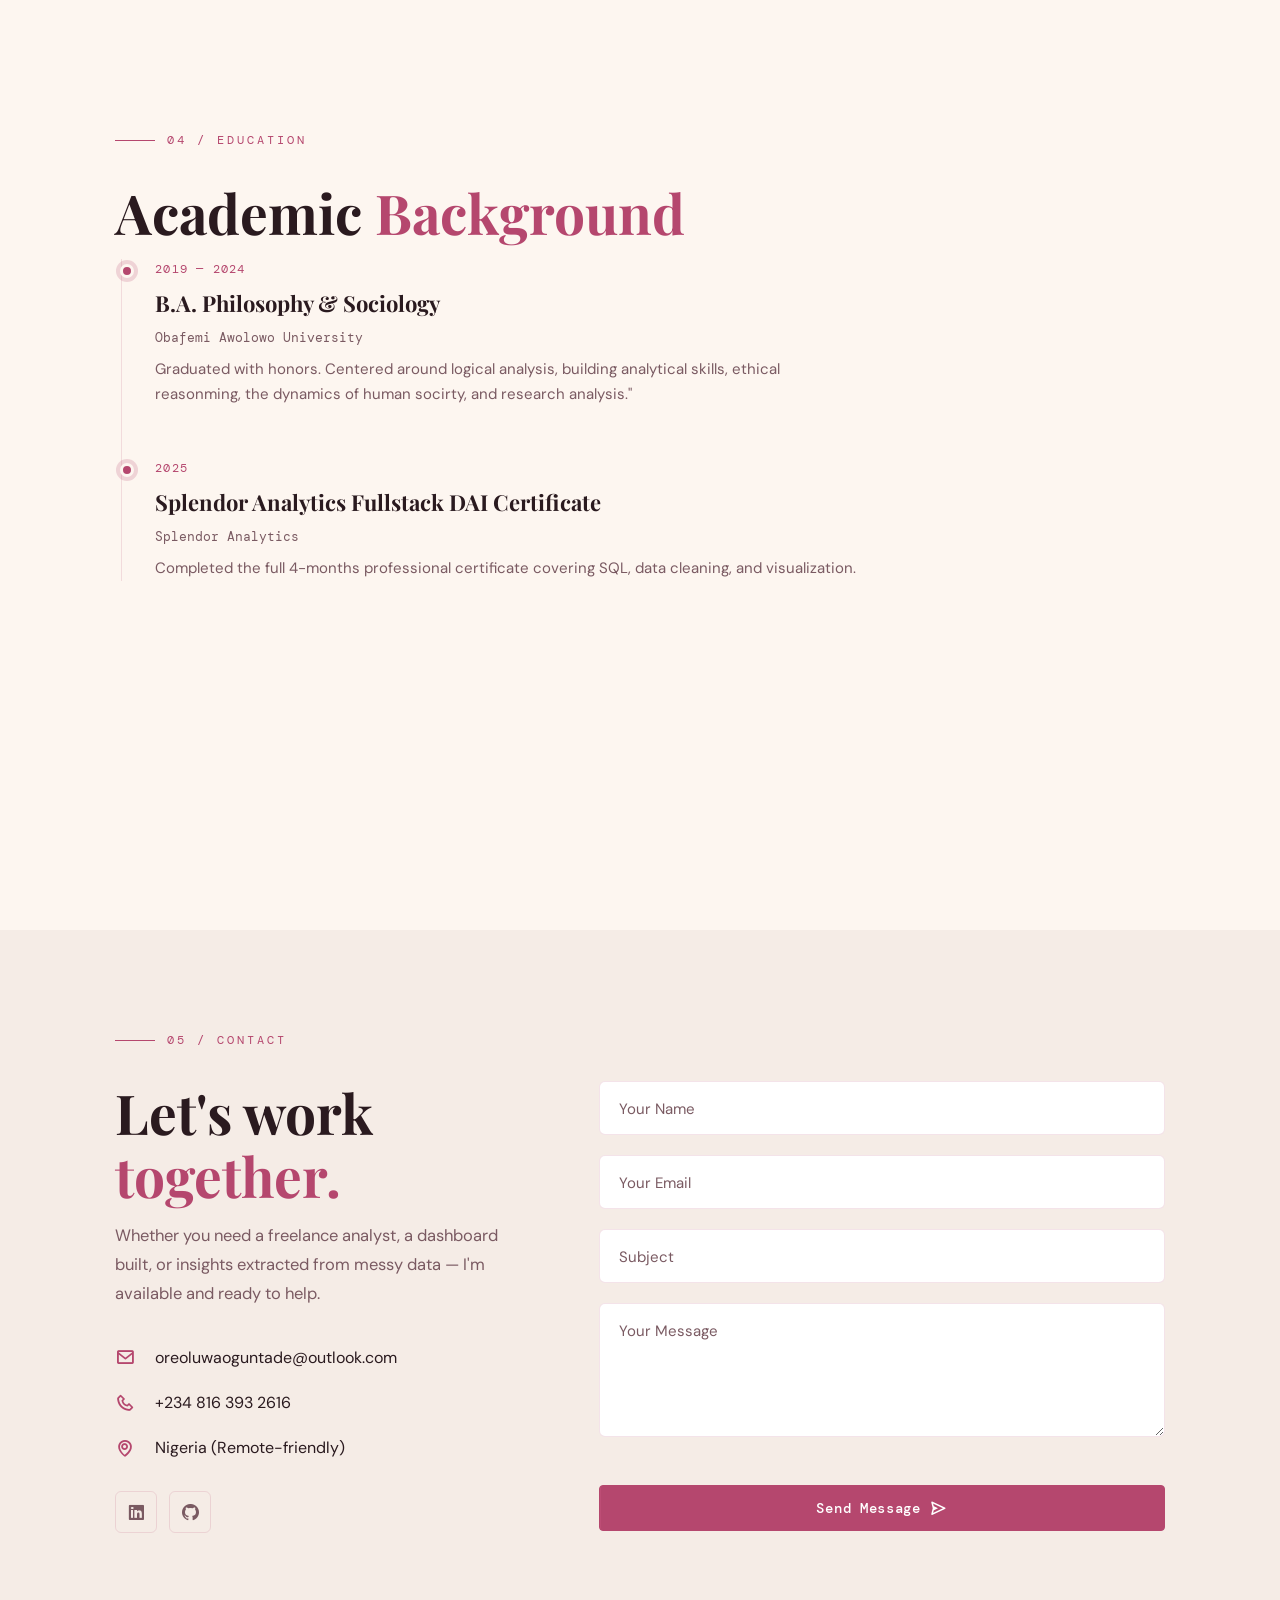
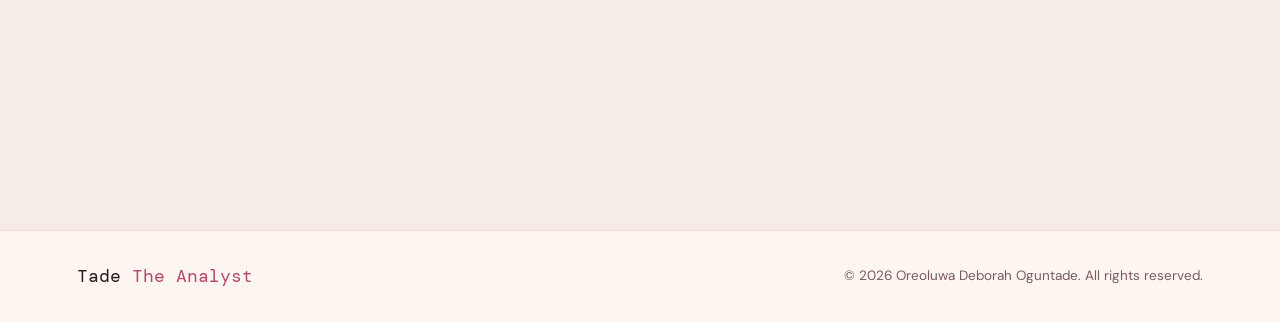
==== commit 268a3642: "light mode" ====
--- a/index.html
+++ b/index.html
@@ -29,7 +29,11 @@
             <a href="projects.html">Projects</a>
             <a href="#education">Education</a>
             <a href="#contact">Contact</a>
+            <button class="theme-toggle" id="themeToggle" aria-label="Toggle theme">
+              <i class='bx bx-moon'></i>
+            </button>
         </nav>
+
     </header>
 
     <!-- HOME -->
--- a/style.css
+++ b/style.css
@@ -236,7 +236,7 @@
 
 .btn-primary {
     background: var(--main-color);
-    color: var(--bg-color);
+    color: var(--white);
     border: 1.5px solid var(--main-color);
 }
 .btn-primary::before { background: var(--main-light); }
@@ -244,7 +244,7 @@
 
 .btn-outline {
     background: transparent;
-    color: var(--main-color);
+    color: var(--white);
     border: 1.5px solid var(--main-color);
 }
 .btn-outline::before { background: var(--main-color); }
@@ -1121,3 +1121,102 @@
     .btn-box { flex-direction: column; }
     .btn { width: 100%; justify-content: center; }
 }
+
+
+/* ===================== LIGHT MODE ===================== */
+body.light-mode {
+    --bg-color: #fdf6f0;
+    --bg-2: #f5ece6;
+    --bg-card: #ffffff;
+    --text-color: #2a1a1f;
+    --text-muted: #7a5a62;
+    --white: #2a1a1f;
+    --border: rgba(181, 71, 110, 0.15);
+    --border-hover: rgba(181, 71, 110, 0.4);
+}
+
+body.light-mode .header.scrolled {
+    background: rgba(253, 246, 240, 0.92);
+}
+
+body.light-mode .noise {
+    opacity: 0.15;
+}
+
+body.light-mode .home {
+    background: radial-gradient(ellipse 70% 60% at 70% 50%, rgba(181, 71, 110, 0.07) 0%, transparent 70%);
+}
+
+body.light-mode .visual-card {
+    box-shadow: 0 25px 60px rgba(181, 71, 110, 0.1);
+}
+
+body.light-mode .floating-badge {
+    box-shadow: 0 8px 24px rgba(181, 71, 110, 0.1);
+}
+
+body.light-mode .skill-card:hover {
+    box-shadow: 0 15px 40px rgba(181, 71, 110, 0.12);
+}
+
+body.light-mode .proj-card:hover {
+    box-shadow: 0 20px 50px rgba(181, 71, 110, 0.12);
+}
+
+body.light-mode .proj-tech span {
+    background: rgba(0, 0, 0, 0.04);
+}
+
+body.light-mode .home_content h1 {
+    color: #2a1a1f;
+}
+
+body.light-mode .btn-primary {
+    color: #ffffff;
+}
+
+body.light-mode .btn-primary:hover {
+    color: #ffffff;
+}
+
+/* Light mode toggle icon */
+body.light-mode .theme-toggle .bx-moon::before {
+    content: "\ec34";
+}
+
+@media (prefers-color-scheme: light) {
+    :root {
+        --bg-color: #fdf6f0;
+        --bg-2: #f5ece6;
+        --bg-card: #ffffff;
+        --text-color: #2a1a1f;
+        --text-muted: #7a5a62;
+        --white: #2a1a1f;
+        --border: rgba(181, 71, 110, 0.15);
+        --border-hover: rgba(181, 71, 110, 0.4);
+    }
+}
+
+.theme-toggle {
+    background: transparent;
+    border: 1px solid var(--border);
+    color: var(--text-muted);
+    width: 3.8rem;
+    height: 3.8rem;
+    border-radius: 50%;
+    display: inline-flex;
+    align-items: center;
+    justify-content: center;
+    font-size: 1.8rem;
+    cursor: pointer;
+    margin-left: 2rem;
+    margin-right: 5rem;
+    vertical-align: middle;
+    transition: all var(--transition);
+    flex-shrink: 0;
+}
+
+.theme-toggle:hover {
+    color: var(--main-color);
+    border-color: var(--main-color);
+}
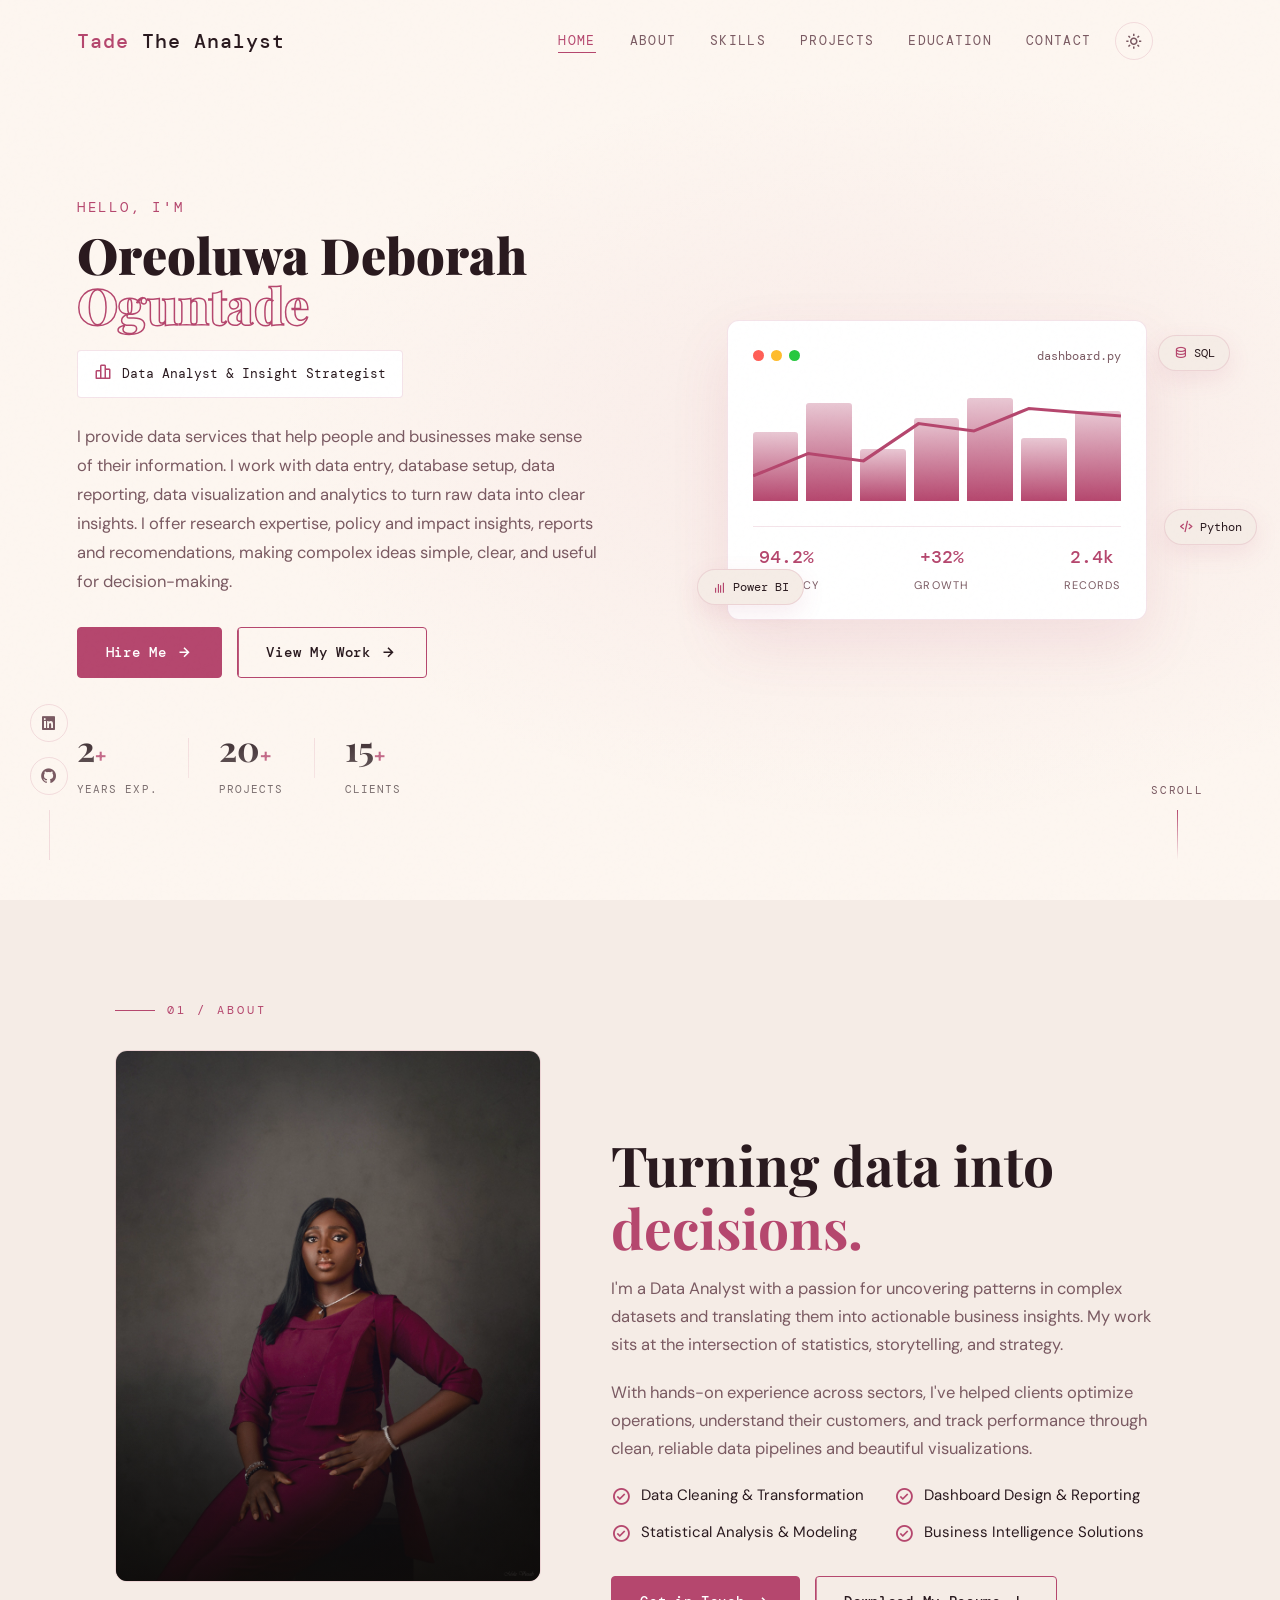
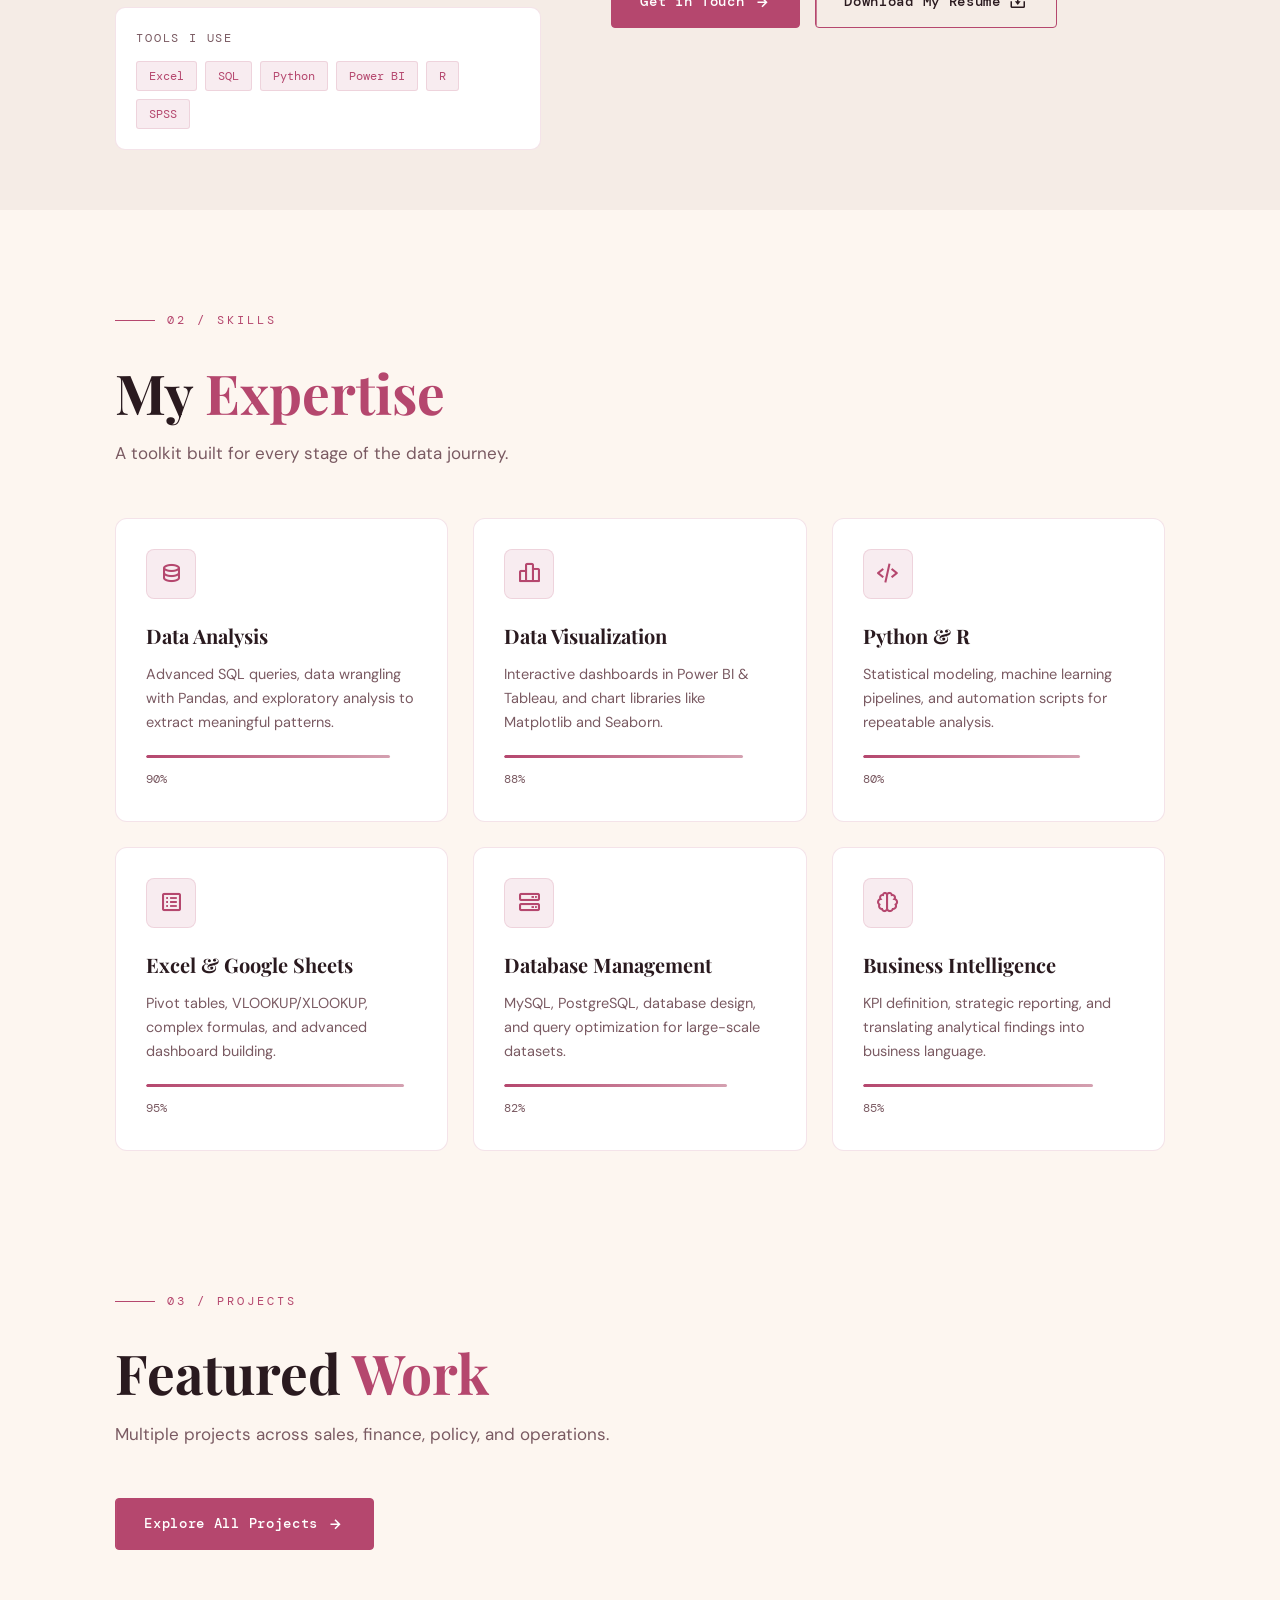
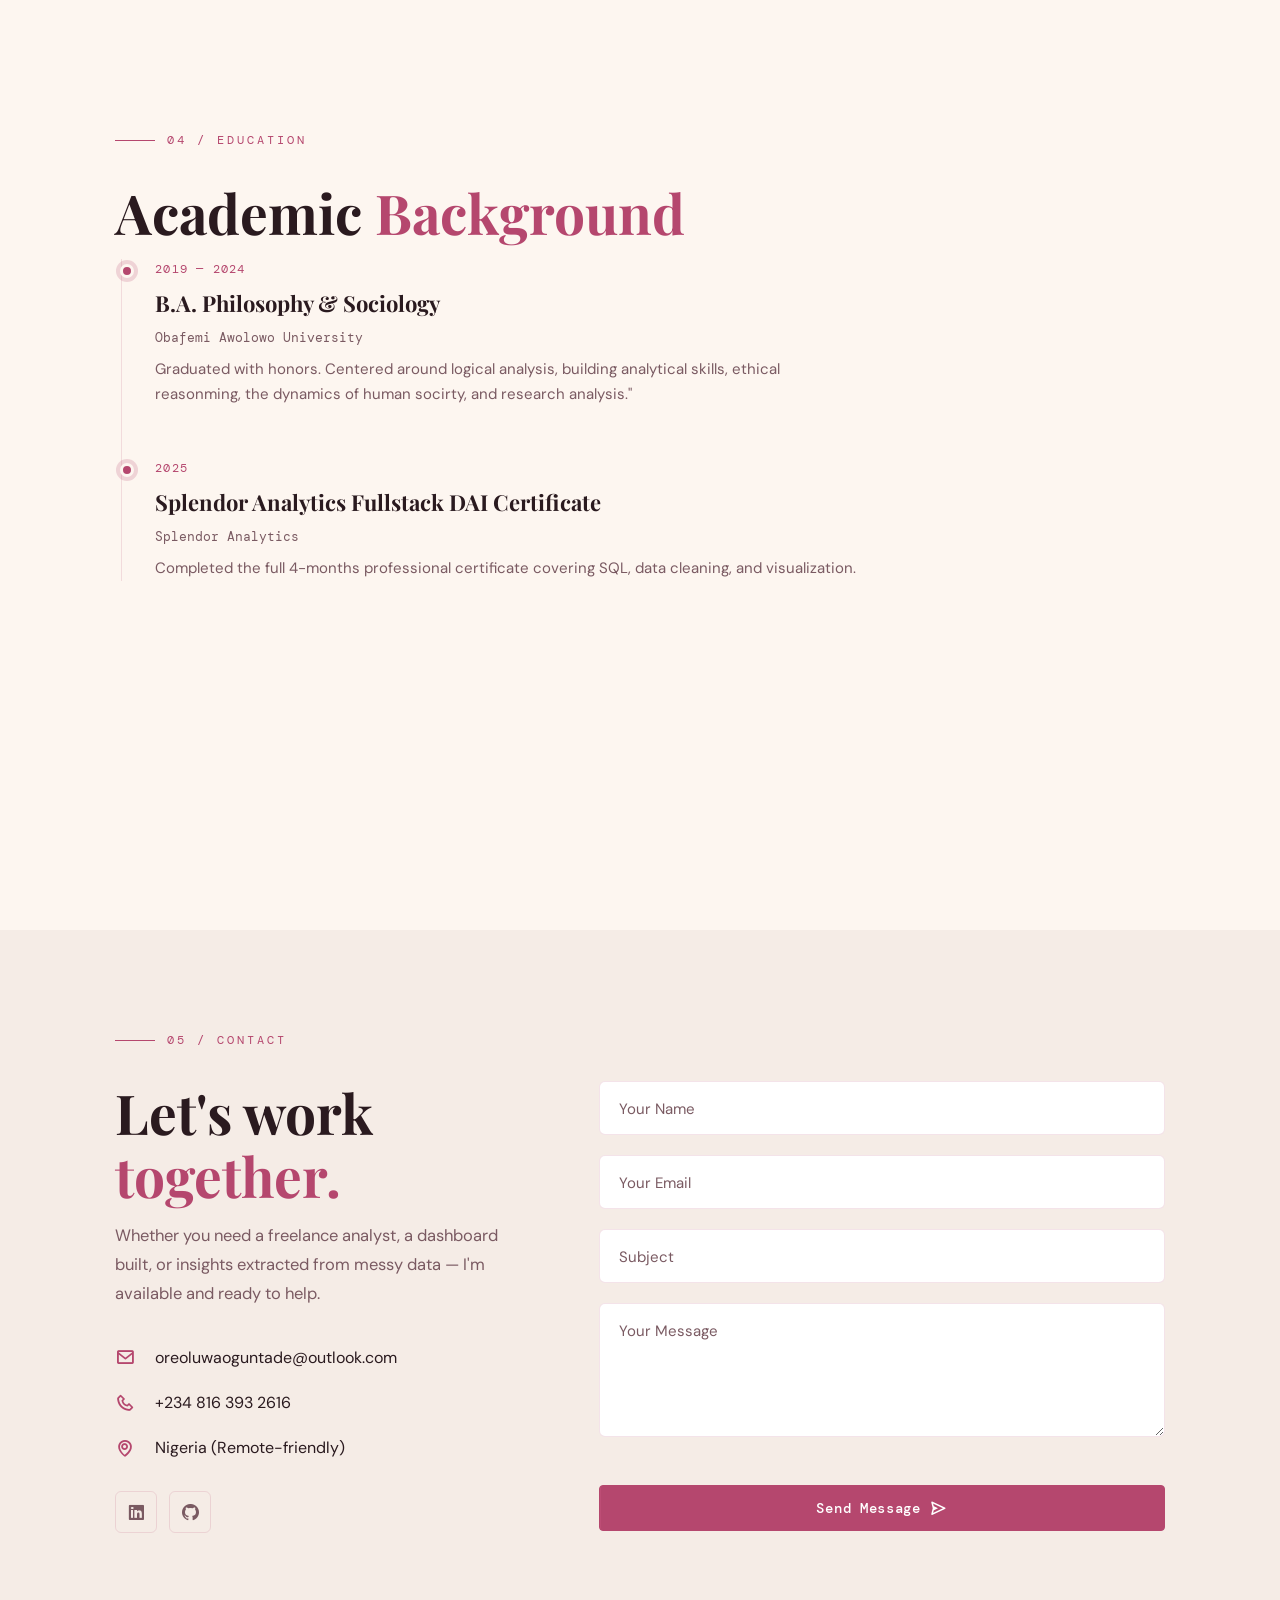
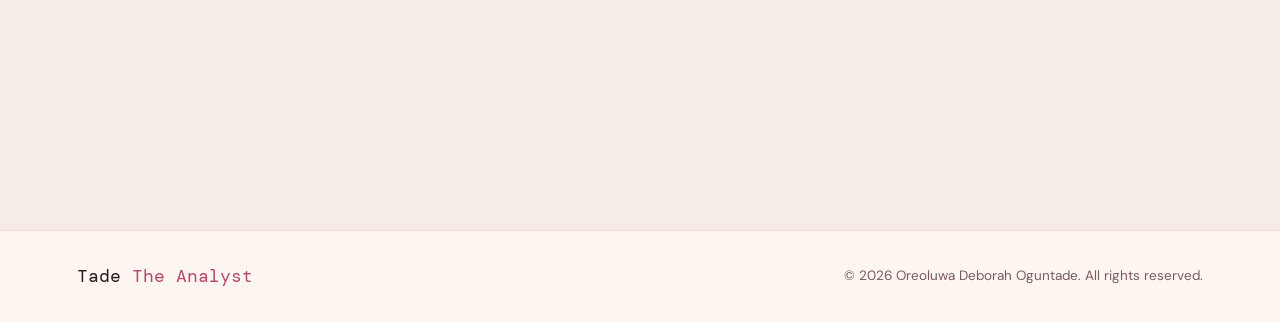
==== commit f4f7d449: "Fixed Personal Links" ====
--- a/index.html
+++ b/index.html
@@ -26,7 +26,7 @@
             <a href="#home" class="active">Home</a>
             <a href="#about">About</a>
             <a href="#skills">Skills</a>
-            <a href="projects.html">Projects</a>
+            <a href="projects.html" target="_blank">Projects</a>
             <a href="#education">Education</a>
             <a href="#contact">Contact</a>
             <button class="theme-toggle" id="themeToggle" aria-label="Toggle theme">
@@ -132,8 +132,8 @@
             </div>
         </div>
         <div class="socials">
-            <a href="www.linkedin.com/tadederhbi" aria-label="LinkedIn"><i class='bx bxl-linkedin-square'></i></a>
-            <a href="www.github.com/tadederhbi" aria-label="GitHub"><i class='bx bxl-github'></i></a>
+            <a href="https://www.linkedin.com/in/tadederhbi" target="_blank" aria-label="LinkedIn"><i class='bx bxl-linkedin-square'></i></a>
+            <a href="https://www.github.com/tadederhbi" target="_blank" aria-label="GitHub"><i class='bx bxl-github'></i></a>
         </div>
         <div class="scroll-indicator">
             <span>Scroll</span>
@@ -387,8 +387,8 @@
                     </div>
                 </div>
                 <div class="socials-contact">
-                    <a href="www.linkedin.com/in/tadederhbi" aria-label="LinkedIn"><i class='bx bxl-linkedin-square'></i></a>
-                    <a href="www.github.com/tadederhbi" aria-label="GitHub"><i class='bx bxl-github'></i></a>
+                    <a href="https://www.linkedin.com/in/tadederhbi" target="_blank" aria-label="LinkedIn"><i class='bx bxl-linkedin-square'></i></a>
+                    <a href="https://www.github.com/tadederhbi" target="_blank" aria-label="GitHub"><i class='bx bxl-github'></i></a>
                 </div>
             </div>
             <form class="contact-form" id="contactForm">
--- a/style.css
+++ b/style.css
@@ -1196,7 +1196,7 @@
         --border-hover: rgba(181, 71, 110, 0.4);
     }
 }
-
+/*For lightmode toggle*/
 .theme-toggle {
     background: transparent;
     border: 1px solid var(--border);
